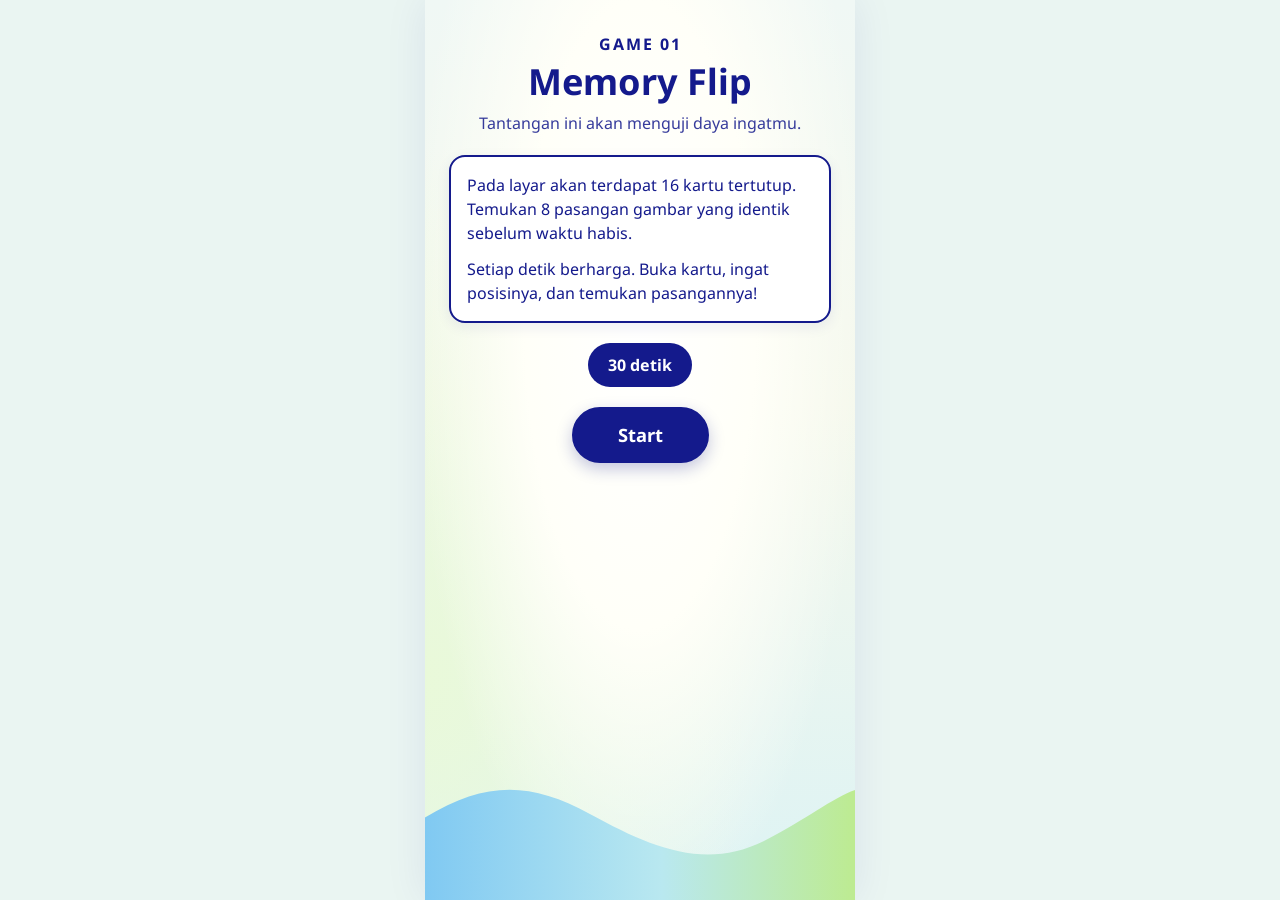
==== game-1/index.html @ fb1baf59 "Initial commit: Game Entrasol (landing page dan Memory Flip)" ====
<!doctype html>
<html lang="id">
<head>
  <meta charset="UTF-8">
  <meta name="viewport" content="width=device-width, initial-scale=1.0">
  <title>Memory Flip - Game Entrasol</title>
  <link rel="stylesheet" href="../vendor/bootstrap/bootstrap.min.css">
  <link rel="stylesheet" href="../css/style.css">
</head>
<body>
  <main class="flip-page">

    <section id="introScreen" class="flip-intro">
      <p class="flip-eyebrow">GAME 01</p>
      <h1 class="flip-title">Memory Flip</h1>
      <p class="flip-subtitle">Tantangan ini akan menguji daya ingatmu.</p>
      <div class="flip-instruction">
        <p>Pada layar akan terdapat 16 kartu tertutup. Temukan 8 pasangan gambar yang identik sebelum waktu habis.</p>
        <p>Setiap detik berharga. Buka kartu, ingat posisinya, dan temukan pasangannya!</p>
      </div>
      <span class="flip-time-badge">30 detik</span>
      <button type="button" id="startBtn" class="btn btn-entrasol">Start</button>
    </section>

    <section id="gameScreen" class="flip-game" hidden>
      <h2 class="visually-hidden">Papan Permainan</h2>
      <div class="flip-hud">
        <span id="timerText" class="flip-timer" aria-live="off">30</span>
        <span class="flip-score">Skor: <span id="scoreText">0</span></span>
      </div>
      <div class="progress flip-progress" role="progressbar" aria-label="Sisa waktu" aria-valuemin="0" aria-valuemax="30" aria-valuenow="30">
        <div id="timerBar" class="progress-bar"></div>
      </div>
      <div id="board" class="flip-board"></div>
      <div id="summary" class="flip-summary" hidden role="status">
        <h3 class="flip-summary__title">Hasil Memory Flip</h3>
      </div>
    </section>

  </main>

  <script src="../vendor/bootstrap/bootstrap.bundle.min.js"></script>
  <script src="../js/storage.js"></script>
  <script src="../js/app.js"></script>
  <script src="game.js"></script>
</body>
</html>
---- css/style.css ----
/* Entrasol Game - style.css */

@font-face {
  font-family: 'Noto Sans';
  src: url('../fonts/NotoSans-Regular.woff2') format('woff2');
  font-weight: 400;
  font-style: normal;
  font-display: swap;
}

@font-face {
  font-family: 'Noto Sans';
  src: url('../fonts/NotoSans-Bold.woff2') format('woff2');
  font-weight: 700;
  font-style: normal;
  font-display: swap;
}

:root {
  --entrasol-white: #FFFFFF;
  --entrasol-green: #8BC34A;
  --entrasol-blue-light: #A7D8F0;
  --entrasol-blue-dark: #141A8C;
  --entrasol-gold: #E8B339;
  --body-bg: #EAF5F2;
  --app-max-width: 430px;
}

html, body { height: 100%; }

body {
  font-family: 'Noto Sans', system-ui, -apple-system, 'Segoe UI', sans-serif;
  color: var(--entrasol-blue-dark);
  background-color: var(--body-bg);
  font-size: 16px;
}

/* Container tampilan mobile: lebar maksimum 430px, tetap terlihat seperti mobile di desktop */
.home-hero {
  position: relative;
  overflow: hidden;
  width: 100%;
  max-width: var(--app-max-width);
  margin: 0 auto;
  min-height: 100vh;
  min-height: 100svh;
  display: flex;
  flex-direction: column;
  background:
    radial-gradient(ellipse at 50% 35%, #FFFFFF 0%, #FFFFF8 38%, transparent 75%),
    radial-gradient(ellipse at 0% 75%, #E9F9D9 0%, transparent 55%),
    linear-gradient(180deg, #F0F8F5 0%, #F5F8EC 45%, #DDF3F4 100%);
  box-shadow: 0 0 40px rgba(20, 26, 140, 0.08);
}

/* Background wave di dasar container */
.home-hero::after {
  content: '';
  position: absolute;
  left: 0;
  right: 0;
  bottom: 0;
  z-index: 0;
  pointer-events: none;
  aspect-ratio: 390 / 120;
  background: url('../assets/background-wave.svg') no-repeat bottom center / 100% 100%;
}

.hero-content { position: relative; z-index: 1; }

.brand-logo { max-width: 240px; width: 60%; height: auto; }
.footer-logo { width: 140px; max-width: 75%; height: auto; }

.game-title { font-size: 2rem; font-weight: 700; color: var(--entrasol-blue-dark); letter-spacing: 0.5px; }
.game-subtitle { font-size: 1rem; color: var(--entrasol-blue-dark); opacity: 0.85; }

.btn-entrasol {
  background-color: var(--entrasol-blue-dark);
  border: 2px solid var(--entrasol-blue-dark);
  color: var(--entrasol-white);
  font-weight: 700;
  font-size: 1.15rem;
  padding: 0.75rem 2.75rem;
  border-radius: 50rem;
  min-height: 48px;
  min-width: 48px;
  transition: transform 0.15s ease, box-shadow 0.15s ease, background-color 0.15s ease;
  box-shadow: 0 6px 16px rgba(20, 26, 140, 0.25);
}

.btn-entrasol:hover, .btn-entrasol:focus {
  background-color: #0f1570;
  border-color: #0f1570;
  color: var(--entrasol-white);
  transform: translateY(-2px);
  box-shadow: 0 10px 22px rgba(20, 26, 140, 0.35);
}

.btn-entrasol:active { transform: translateY(0); }

/* Daftar game - tiap item kartu putih: ikon (30% lebar) | separator | nomor | nama (rata kiri) */
.game-list {
  display: flex;
  flex-direction: column;
  gap: 0.75rem;
  margin: 0 auto;
  padding: 0;
}
.game-item {
  display: flex;
  align-items: center;
  gap: 0.6rem;
  height: 90px;
  padding: 0.4rem 0.75rem 0.4rem 0.4rem;
  background-color: var(--entrasol-white);
  border-radius: 1rem;
  border: 2px solid transparent;
  box-shadow: 0 4px 14px rgba(20, 26, 140, 0.08);
}
.game-item--flip { border-color: var(--entrasol-blue-dark); }
.game-item--recall { border-color: var(--entrasol-green); }
.game-item--memorize { border-color: var(--entrasol-blue-light); }
.game-item__icon {
  flex: 0 0 30%;
  width: 30%;
  align-self: stretch;
  min-height: 0;
  object-fit: contain;
}
.game-item__sep {
  flex: 0 0 auto;
  width: 3px;
  height: 2.2rem;
  border-radius: 50rem;
}
.game-item__sep--flip { background-color: var(--entrasol-blue-dark); }
.game-item__sep--recall { background-color: var(--entrasol-green); }
.game-item__sep--memorize { background-color: var(--entrasol-blue-light); }
.game-item__num {
  flex: 0 0 auto;
  display: inline-flex;
  align-items: center;
  justify-content: center;
  min-width: 2.2rem;
  height: 1.6rem;
  padding: 0 0.5rem;
  border-radius: 50rem;
  font-size: 0.8rem;
  font-weight: 700;
  color: var(--entrasol-white);
}
.game-item__num--flip { background-color: var(--entrasol-blue-dark); }
.game-item__num--recall { background-color: var(--entrasol-green); }
.game-item__num--memorize { background-color: var(--entrasol-blue-light); color: var(--entrasol-blue-dark); }
.game-item__name {
  text-align: left;
  font-weight: 700;
  color: var(--entrasol-blue-dark);
  font-size: 1.05rem;
  line-height: 1.25;
}


/* ==========================================================================
   Memory Flip (game-1) - semua kelas berprefix .flip-
   ========================================================================== */

.flip-page {
  position: relative;
  overflow: hidden;
  width: 100%;
  max-width: var(--app-max-width);
  margin: 0 auto;
  min-height: 100vh;
  min-height: 100svh;
  display: flex;
  flex-direction: column;
  padding: 1.5rem 1rem 6rem;
  background:
    radial-gradient(ellipse at 50% 35%, #FFFFFF 0%, #FFFFF8 38%, transparent 75%),
    radial-gradient(ellipse at 0% 75%, #E9F9D9 0%, transparent 55%),
    linear-gradient(180deg, #F0F8F5 0%, #F5F8EC 45%, #DDF3F4 100%);
  box-shadow: 0 0 40px rgba(20, 26, 140, 0.08);
}

.flip-page::after {
  content: '';
  position: absolute;
  left: 0;
  right: 0;
  bottom: 0;
  z-index: 0;
  pointer-events: none;
  aspect-ratio: 390 / 120;
  background: url('../assets/background-wave.svg') no-repeat bottom center / 100% 100%;
}

.flip-intro,
.flip-game {
  position: relative;
  z-index: 1;
  display: flex;
  flex-direction: column;
  align-items: center;
  text-align: center;
  width: 100%;
}

.flip-intro[hidden],
.flip-game[hidden],
.flip-summary[hidden] { display: none; }

.flip-eyebrow {
  margin: 0 0 0.25rem;
  font-size: 1rem;
  font-weight: 700;
  letter-spacing: 2px;
  color: var(--entrasol-blue-dark);
}

.flip-title {
  margin: 0 0 0.5rem;
  font-size: 2rem;
  font-weight: 700;
  color: var(--entrasol-blue-dark);
}

.flip-subtitle {
  margin: 0 0 1.25rem;
  font-size: 1rem;
  color: var(--entrasol-blue-dark);
  opacity: 0.85;
}

.flip-instruction {
  width: 100%;
  margin-bottom: 1.25rem;
  padding: 1rem;
  text-align: left;
  font-size: 1rem;
  line-height: 1.5;
  color: var(--entrasol-blue-dark);
  background-color: var(--entrasol-white);
  border: 2px solid var(--entrasol-blue-dark);
  border-radius: 1rem;
  box-shadow: 0 4px 14px rgba(20, 26, 140, 0.08);
}
.flip-instruction p { margin: 0 0 0.75rem; }
.flip-instruction p:last-child { margin-bottom: 0; }

.flip-time-badge {
  display: inline-flex;
  align-items: center;
  justify-content: center;
  min-height: 44px;
  margin-bottom: 1.25rem;
  padding: 0.25rem 1.25rem;
  font-size: 1rem;
  font-weight: 700;
  color: var(--entrasol-white);
  background-color: var(--entrasol-blue-dark);
  border-radius: 50rem;
}

/* HUD: timer + skor */
.flip-hud {
  display: flex;
  align-items: center;
  justify-content: space-between;
  width: min(100%, calc(4 * 100px + 3 * 8px));
  margin-bottom: 0.5rem;
  font-size: 1.15rem;
  font-weight: 700;
  color: var(--entrasol-blue-dark);
}

.flip-timer {
  display: inline-flex;
  align-items: center;
  justify-content: center;
  min-width: 3rem;
  min-height: 44px;
  padding: 0 0.9rem;
  font-size: 1.5rem;
  font-weight: 700;
  color: var(--entrasol-blue-dark);
  background-color: var(--entrasol-white);
  border: 2px solid var(--entrasol-blue-dark);
  border-radius: 50rem;
  transition: color 0.2s ease, border-color 0.2s ease;
}

.flip-timer--warning {
  color: #D32F2F;
  border-color: #D32F2F;
}

.flip-score { font-size: 1.15rem; }

.flip-progress {
  width: min(100%, calc(4 * 100px + 3 * 8px));
  height: 10px;
  margin-bottom: 1rem;
  background-color: rgba(20, 26, 140, 0.12);
  border-radius: 50rem;
}
.flip-progress .progress-bar {
  width: 100%;
  background-color: var(--entrasol-blue-dark);
  transition: width 1s linear, background-color 0.2s ease;
}

/* Papan 4x4 */
.flip-board {
  display: grid;
  grid-template-columns: repeat(4, minmax(0, 1fr));
  gap: 8px;
  width: min(100%, calc(4 * 100px + 3 * 8px));
  margin: 0 auto;
}

.flip-card {
  position: relative;
  display: block;
  aspect-ratio: 1 / 1;
  width: 100%;
  min-width: 44px;
  min-height: 44px;
  padding: 0;
  border: 0;
  background: none;
  border-radius: 12px;
  box-shadow: 0 3px 8px rgba(20, 26, 140, 0.18);
  perspective: 600px;
  cursor: pointer;
  -webkit-tap-highlight-color: transparent;
}

.flip-card:focus-visible {
  outline: 3px solid var(--entrasol-blue-dark);
  outline-offset: 2px;
}

.flip-card__inner {
  position: relative;
  display: block;
  width: 100%;
  height: 100%;
  border-radius: inherit;
  transform-style: preserve-3d;
  transition: transform 0.3s;
}

.flip-card.is-open .flip-card__inner { transform: rotateY(180deg); }

.flip-card__face {
  position: absolute;
  inset: 0;
  width: 100%;
  height: 100%;
  object-fit: cover;
  border-radius: inherit;
  backface-visibility: hidden;
  -webkit-backface-visibility: hidden;
}

.flip-card__front { transform: rotateY(180deg); }

.flip-card--matched {
  box-shadow: 0 0 0 3px var(--entrasol-green), 0 3px 10px rgba(139, 195, 74, 0.55);
}

/* Ringkasan akhir */
.flip-summary {
  width: min(100%, calc(4 * 100px + 3 * 8px));
  margin-top: 1rem;
  padding: 1rem;
  font-size: 1rem;
  line-height: 1.5;
  color: var(--entrasol-blue-dark);
  background-color: var(--entrasol-white);
  border: 2px solid var(--entrasol-green);
  border-radius: 1rem;
  box-shadow: 0 4px 14px rgba(20, 26, 140, 0.08);
}
.flip-summary h3 { margin: 0 0 0.25rem; font-size: 1.25rem; font-weight: 700; }
.flip-summary p { margin: 0; }

@media (min-width: 576px) {
  .flip-page { padding: 2rem 1.5rem 7rem; }
  .flip-title { font-size: 2.25rem; }
}
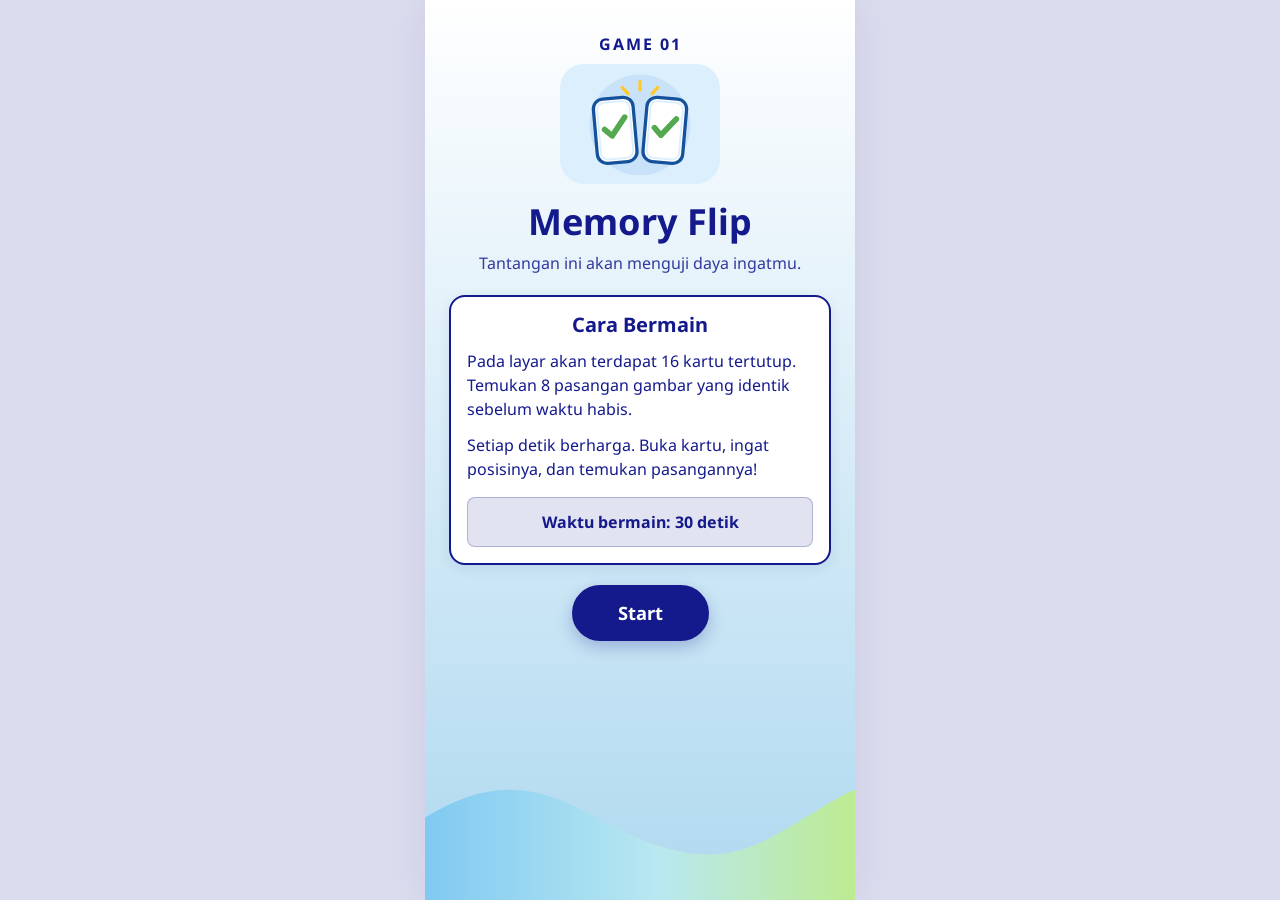
==== commit 878da161: "Update Memory Flip, landing page, storage, styles, dan audio" ====
--- a/game-1/index.html
+++ b/game-1/index.html
@@ -1,4 +1,4 @@
-<!doctype html>
+﻿<!doctype html>
 <html lang="id">
 <head>
   <meta charset="UTF-8">
@@ -7,23 +7,25 @@
   <link rel="stylesheet" href="../vendor/bootstrap/bootstrap.min.css">
   <link rel="stylesheet" href="../css/style.css">
 </head>
-<body>
+<body class="flip-body">
   <main class="flip-page">
 
     <section id="introScreen" class="flip-intro">
       <p class="flip-eyebrow">GAME 01</p>
+      <img class="flip-icon" src="../assets/icon-game-1.svg" alt="Ikon game Memory Flip">
       <h1 class="flip-title">Memory Flip</h1>
       <p class="flip-subtitle">Tantangan ini akan menguji daya ingatmu.</p>
       <div class="flip-instruction">
+        <h2 class="flip-instruction__title">Cara Bermain</h2>
         <p>Pada layar akan terdapat 16 kartu tertutup. Temukan 8 pasangan gambar yang identik sebelum waktu habis.</p>
         <p>Setiap detik berharga. Buka kartu, ingat posisinya, dan temukan pasangannya!</p>
+        <div class="alert flip-time-alert" role="note">Waktu bermain: 30 detik</div>
       </div>
-      <span class="flip-time-badge">30 detik</span>
       <button type="button" id="startBtn" class="btn btn-entrasol">Start</button>
     </section>
 
     <section id="gameScreen" class="flip-game" hidden>
-      <h2 class="visually-hidden">Papan Permainan</h2>
+      <h2 class="flip-game-title">Memory Flip</h2>
       <div class="flip-hud">
         <span id="timerText" class="flip-timer" aria-live="off">30</span>
         <span class="flip-score">Skor: <span id="scoreText">0</span></span>
@@ -32,9 +34,16 @@
         <div id="timerBar" class="progress-bar"></div>
       </div>
       <div id="board" class="flip-board"></div>
-      <div id="summary" class="flip-summary" hidden role="status">
-        <h3 class="flip-summary__title">Hasil Memory Flip</h3>
-      </div>
+    </section>
+
+    <section id="resultScreen" class="flip-result" hidden>
+      <h2 class="flip-result__title">Memory Flip</h2>
+      <p class="flip-result__score">
+        <span id="resultScore" class="flip-result__number">0</span>
+        <span class="flip-result__unit">point</span>
+        <span class="flip-result__max">dari 40</span>
+      </p>
+      <button type="button" id="continueBtn" class="btn btn-entrasol">Lanjutkan</button>
     </section>
 
   </main>
--- a/css/style.css
+++ b/css/style.css
@@ -1,4 +1,4 @@
-/* Entrasol Game - style.css */
+﻿/* Entrasol Game - style.css */
 
 @font-face {
   font-family: 'Noto Sans';
@@ -165,6 +165,8 @@
    Memory Flip (game-1) - semua kelas berprefix .flip-
    ========================================================================== */
 
+body.flip-body { background-color: rgba(20, 26, 140, 0.15); }
+
 .flip-page {
   position: relative;
   overflow: hidden;
@@ -176,10 +178,7 @@
   display: flex;
   flex-direction: column;
   padding: 1.5rem 1rem 6rem;
-  background:
-    radial-gradient(ellipse at 50% 35%, #FFFFFF 0%, #FFFFF8 38%, transparent 75%),
-    radial-gradient(ellipse at 0% 75%, #E9F9D9 0%, transparent 55%),
-    linear-gradient(180deg, #F0F8F5 0%, #F5F8EC 45%, #DDF3F4 100%);
+  background: linear-gradient(180deg, #FFFFFF 0%, rgba(167, 216, 240, 0.85) 100%);
   box-shadow: 0 0 40px rgba(20, 26, 140, 0.08);
 }
 
@@ -208,7 +207,21 @@
 
 .flip-intro[hidden],
 .flip-game[hidden],
-.flip-summary[hidden] { display: none; }
+.flip-result[hidden] { display: none; }
+
+/* Layar permainan: judul, HUD, progress bar, papan */
+.flip-game {
+  min-width: 0;
+  padding: 1rem 0.75rem 1.5rem;
+}
+
+.flip-game-title {
+  margin: 0 0 0.75rem;
+  font-size: 1.5rem;
+  font-weight: 700;
+  text-align: center;
+  color: var(--entrasol-blue-dark);
+}
 
 .flip-eyebrow {
   margin: 0 0 0.25rem;
@@ -248,18 +261,34 @@
 .flip-instruction p { margin: 0 0 0.75rem; }
 .flip-instruction p:last-child { margin-bottom: 0; }
 
-.flip-time-badge {
-  display: inline-flex;
-  align-items: center;
-  justify-content: center;
-  min-height: 44px;
-  margin-bottom: 1.25rem;
-  padding: 0.25rem 1.25rem;
+.flip-icon {
+  display: block;
+  width: 160px;
+  max-width: 60%;
+  height: auto;
+  margin: 0.25rem 0 1rem;
+  border-radius: 1rem;
+}
+
+.flip-instruction__title {
+  margin: 0 0 0.75rem;
+  text-align: center;
+  font-size: 1.25rem;
+  font-weight: 700;
+  color: var(--entrasol-blue-dark);
+}
+
+.flip-time-alert {
+  width: 100%;
+  margin: 1rem 0 0;
+  padding: 0.75rem 1rem;
+  text-align: center;
   font-size: 1rem;
   font-weight: 700;
-  color: var(--entrasol-white);
-  background-color: var(--entrasol-blue-dark);
-  border-radius: 50rem;
+  color: var(--entrasol-blue-dark);
+  background-color: rgba(20, 26, 140, 0.12);
+  border: 1px solid rgba(20, 26, 140, 0.25);
+  border-radius: 0.5rem;
 }
 
 /* HUD: timer + skor */
@@ -370,21 +399,50 @@
   box-shadow: 0 0 0 3px var(--entrasol-green), 0 3px 10px rgba(139, 195, 74, 0.55);
 }
 
-/* Ringkasan akhir */
-.flip-summary {
-  width: min(100%, calc(4 * 100px + 3 * 8px));
-  margin-top: 1rem;
-  padding: 1rem;
-  font-size: 1rem;
-  line-height: 1.5;
-  color: var(--entrasol-blue-dark);
-  background-color: var(--entrasol-white);
-  border: 2px solid var(--entrasol-green);
-  border-radius: 1rem;
-  box-shadow: 0 4px 14px rgba(20, 26, 140, 0.08);
-}
-.flip-summary h3 { margin: 0 0 0.25rem; font-size: 1.25rem; font-weight: 700; }
-.flip-summary p { margin: 0; }
+/* Layar hasil */
+.flip-result {
+  position: relative;
+  z-index: 1;
+  display: flex;
+  flex-direction: column;
+  align-items: center;
+  justify-content: center;
+  gap: 1rem;
+  width: 100%;
+  min-width: 0;
+  min-height: 60vh;
+  min-height: 60svh;
+  padding: 2rem 1rem;
+  text-align: center;
+  color: var(--entrasol-blue-dark);
+}
+.flip-result[hidden] { display: none; }
+
+.flip-result__title {
+  margin: 0;
+  font-size: 1.5rem;
+  font-weight: 700;
+}
+
+.flip-result__score {
+  display: flex;
+  flex-direction: column;
+  align-items: center;
+  margin: 0;
+}
+
+.flip-result__number {
+  font-size: 4.5rem;
+  font-weight: 700;
+  line-height: 1;
+  color: var(--entrasol-blue-dark);
+}
+
+.flip-result__unit,
+.flip-result__max {
+  font-size: 1.125rem;
+  color: var(--entrasol-blue-dark);
+}
 
 @media (min-width: 576px) {
   .flip-page { padding: 2rem 1.5rem 7rem; }
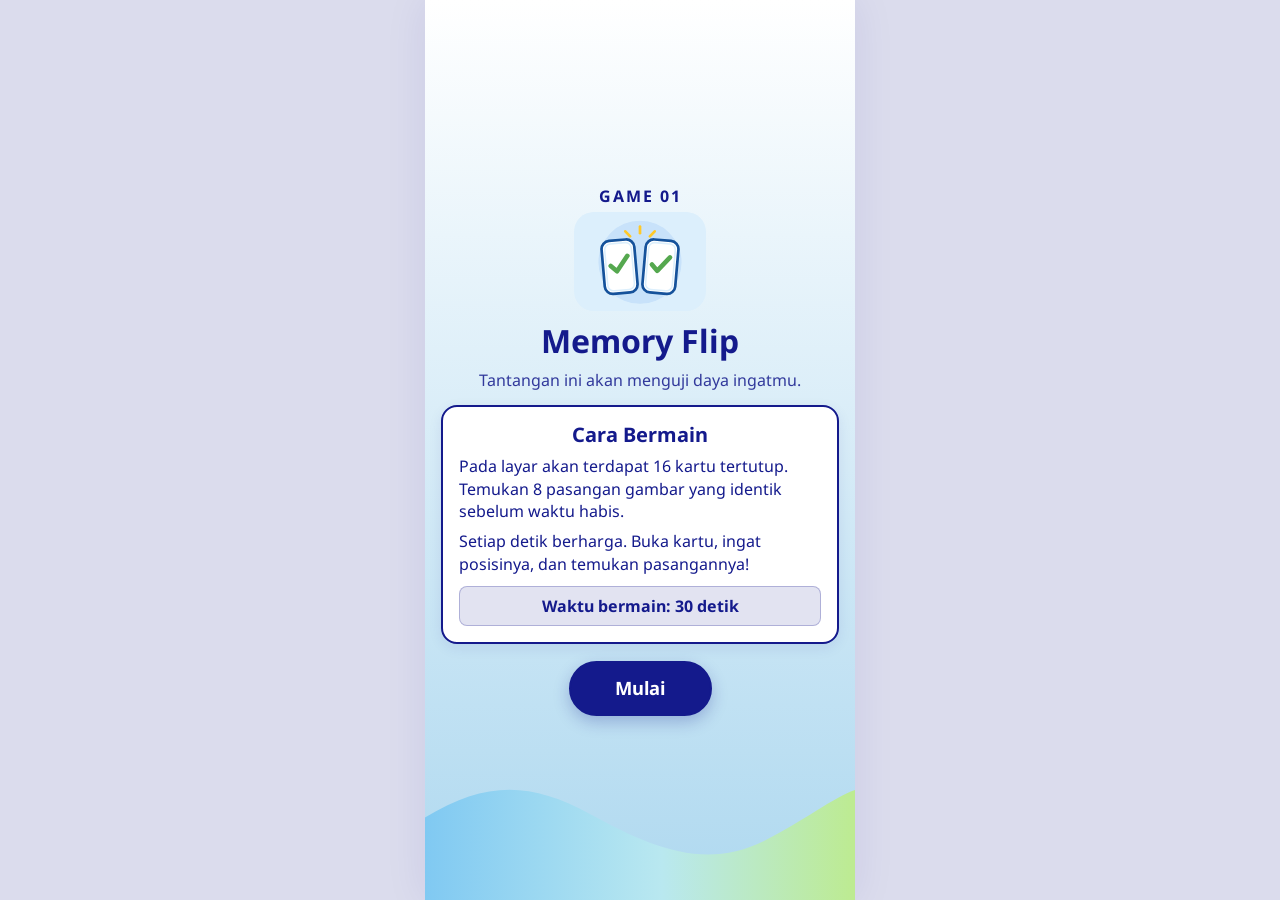
==== commit b4c9f7d1: "Tambah game 2 (Memory Recall), update game 1, aset kartu, dan storage" ====
--- a/game-1/index.html
+++ b/game-1/index.html
@@ -21,7 +21,12 @@
         <p>Setiap detik berharga. Buka kartu, ingat posisinya, dan temukan pasangannya!</p>
         <div class="alert flip-time-alert" role="note">Waktu bermain: 30 detik</div>
       </div>
-      <button type="button" id="startBtn" class="btn btn-entrasol">Start</button>
+      <button type="button" id="startBtn" class="btn btn-entrasol">Mulai</button>
+    </section>
+
+    <section id="countdownScreen" class="flip-countdown" hidden>
+      <p class="flip-countdown__label">Bersiap...</p>
+      <div id="countdownNumber" class="flip-countdown__number" role="status" aria-live="assertive">3</div>
     </section>
 
     <section id="gameScreen" class="flip-game" hidden>
--- a/css/style.css
+++ b/css/style.css
@@ -209,6 +209,40 @@
 .flip-game[hidden],
 .flip-result[hidden] { display: none; }
 
+/* Layar hitung mundur 3-2-1: overlay di depan Game_Screen (papan tertutup terlihat samar) */
+.flip-countdown {
+  position: absolute;
+  inset: 0;
+  z-index: 10;
+  display: flex;
+  flex-direction: column;
+  align-items: center;
+  justify-content: center;
+  background: rgba(255, 255, 255, 0.85);
+  text-align: center;
+}
+.flip-countdown[hidden] { display: none; }
+.flip-countdown__label {
+  margin: 0 0 0.5rem;
+  font-size: 1.125rem;
+  font-weight: 700;
+  color: var(--entrasol-blue-dark);
+}
+.flip-countdown__number {
+  font-size: 8rem;
+  font-weight: 700;
+  line-height: 1;
+  color: var(--entrasol-blue-dark);
+  animation: flip-countdown-pulse 1s ease-in-out infinite;
+}
+@keyframes flip-countdown-pulse {
+  0%, 100% { transform: scale(1); }
+  50% { transform: scale(1.08); }
+}
+@media (prefers-reduced-motion: reduce) {
+  .flip-countdown__number { animation: none; }
+}
+
 /* Layar permainan: judul, HUD, progress bar, papan */
 .flip-game {
   min-width: 0;
@@ -391,6 +425,7 @@
   border-radius: inherit;
   backface-visibility: hidden;
   -webkit-backface-visibility: hidden;
+  border:1px solid var(--entrasol-blue-light);
 }
 
 .flip-card__front { transform: rotateY(180deg); }
@@ -448,3 +483,559 @@
   .flip-page { padding: 2rem 1.5rem 7rem; }
   .flip-title { font-size: 2.25rem; }
 }
+
+/* ==========================================================================
+   Memory Recall (game-2) - semua kelas berprefix .recall- (tema hijau muda)
+   ========================================================================== */
+
+body.recall-body { background-color: rgba(139, 195, 74, 0.2); }
+
+.recall-page {
+  position: relative;
+  overflow: hidden;
+  width: 100%;
+  max-width: var(--app-max-width);
+  margin: 0 auto;
+  min-height: 100vh;
+  min-height: 100svh;
+  display: flex;
+  flex-direction: column;
+  padding: 1.5rem 1rem 6rem;
+  background: linear-gradient(180deg, #FFFFFF 0%, rgba(139, 195, 74, 0.45) 100%);
+  box-shadow: 0 0 40px rgba(20, 26, 140, 0.08);
+}
+
+.recall-page::after {
+  content: '';
+  position: absolute;
+  left: 0;
+  right: 0;
+  bottom: 0;
+  z-index: 0;
+  pointer-events: none;
+  aspect-ratio: 390 / 120;
+  background: url('../assets/background-wave.svg') no-repeat bottom center / 100% 100%;
+}
+
+.recall-intro,
+.recall-game,
+.recall-result {
+  position: relative;
+  z-index: 1;
+  display: flex;
+  flex-direction: column;
+  align-items: center;
+  text-align: center;
+  width: 100%;
+  min-width: 0;
+  color: var(--entrasol-blue-dark);
+}
+
+.recall-intro[hidden],
+.recall-game[hidden],
+.recall-result[hidden],
+.recall-countdown[hidden] { display: none; }
+
+/* Intro */
+.recall-eyebrow {
+  margin: 0 0 0.25rem;
+  font-size: 1rem;
+  font-weight: 700;
+  letter-spacing: 2px;
+  color: var(--entrasol-blue-dark);
+}
+
+.recall-icon {
+  display: block;
+  width: 160px;
+  max-width: 60%;
+  height: auto;
+  margin: 0.25rem 0 1rem;
+  border-radius: 1rem;
+}
+
+.recall-title {
+  margin: 0 0 0.5rem;
+  font-size: 2rem;
+  font-weight: 700;
+  color: var(--entrasol-blue-dark);
+}
+
+.recall-subtitle {
+  margin: 0 0 1.25rem;
+  font-size: 1rem;
+  color: var(--entrasol-blue-dark);
+  opacity: 0.85;
+}
+
+.recall-instruction {
+  width: 100%;
+  margin-bottom: 1.25rem;
+  padding: 1rem;
+  text-align: left;
+  font-size: 1rem;
+  line-height: 1.5;
+  color: var(--entrasol-blue-dark);
+  background-color: var(--entrasol-white);
+  border: 2px solid var(--entrasol-green);
+  border-radius: 1rem;
+  box-shadow: 0 4px 14px rgba(20, 26, 140, 0.08);
+}
+.recall-instruction p { margin: 0 0 0.75rem; }
+.recall-instruction p:last-child { margin-bottom: 0; }
+
+.recall-time-alert {
+  display: flex;
+  flex-direction: column;
+  gap: 0.25rem;
+  width: 100%;
+  margin: 1rem 0 0;
+  padding: 0.75rem 1rem;
+  text-align: center;
+  font-size: 1rem;
+  font-weight: 700;
+  color: var(--entrasol-blue-dark);
+  background-color: rgba(139, 195, 74, 0.2);
+  border: 1px solid rgba(139, 195, 74, 0.6);
+  border-radius: 0.5rem;
+}
+
+/* Countdown 3-2-1: overlay di depan Game_Screen */
+.recall-countdown {
+  position: absolute;
+  inset: 0;
+  z-index: 10;
+  display: flex;
+  flex-direction: column;
+  align-items: center;
+  justify-content: center;
+  background: rgba(255, 255, 255, 0.85);
+  text-align: center;
+}
+.recall-countdown__label {
+  margin: 0 0 0.5rem;
+  font-size: 1.125rem;
+  font-weight: 700;
+  color: var(--entrasol-blue-dark);
+}
+.recall-countdown__number {
+  font-size: 8rem;
+  font-weight: 700;
+  line-height: 1;
+  color: var(--entrasol-blue-dark);
+  animation: recall-countdown-pulse 1s ease-in-out infinite;
+}
+@keyframes recall-countdown-pulse {
+  0%, 100% { transform: scale(1); }
+  50% { transform: scale(1.08); }
+}
+@media (prefers-reduced-motion: reduce) {
+  .recall-countdown__number { animation: none; }
+}
+
+/* Game */
+.recall-game {
+  --recall-img: min(calc(50% - 8px), 280px);
+  --recall-opt: min(55%, 190px);
+  gap: 0.5rem;
+  padding: 1rem 0.75rem 1.5rem;
+}
+
+.recall-game-title {
+  margin: 0;
+  font-size: 1.5rem;
+  font-weight: 700;
+  color: var(--entrasol-blue-dark);
+}
+
+.recall-badge {
+  display: inline-block;
+  padding: 0.25rem 1rem;
+  font-size: 1rem;
+  font-weight: 700;
+  border-radius: 50rem;
+}
+.recall-badge--memorize {
+  color: var(--entrasol-blue-dark);
+  background-color: var(--entrasol-blue-light);
+}
+.recall-badge--answer {
+  color: var(--entrasol-white);
+  background-color: var(--entrasol-blue-dark);
+}
+
+.recall-timer {
+  display: inline-flex;
+  align-items: center;
+  justify-content: center;
+  min-width: 3rem;
+  min-height: 44px;
+  padding: 0 0.9rem;
+  font-size: 1.5rem;
+  font-weight: 700;
+  color: var(--entrasol-blue-dark);
+  background-color: var(--entrasol-white);
+  border: 2px solid var(--entrasol-blue-dark);
+  border-radius: 50rem;
+  transition: color 0.2s ease, border-color 0.2s ease;
+}
+.recall-timer--warning {
+  color: #D32F2F;
+  border-color: #D32F2F;
+}
+
+.recall-progress {
+  width: min(100%, 280px);
+  height: 10px;
+  background-color: rgba(139, 195, 74, 0.25);
+  border-radius: 50rem;
+}
+.recall-progress .progress-bar {
+  background-color: var(--entrasol-blue-dark);
+  transition: width 1s linear, background-color 0.2s ease;
+}
+
+.recall-prompt {
+  margin: 0;
+  font-size: 1rem;
+  font-weight: 700;
+  color: var(--entrasol-blue-dark);
+}
+
+/* Gambar */
+.recall-stage {
+  display: flex;
+  flex-direction: column;
+  align-items: center;
+  width: 100%;
+}
+
+.recall-frame,
+.recall-option {
+  display: block;
+  box-sizing: border-box;
+  width: var(--recall-img);
+  min-width: 44px;
+  min-height: 44px;
+  aspect-ratio: 1 / 1;
+  margin: 4px;
+  padding: 0;
+  overflow: hidden;
+  background-color: var(--entrasol-white);
+  border: 3px solid var(--entrasol-green);
+  border-radius: 12px;
+  box-shadow: 0 3px 8px rgba(20, 26, 140, 0.18);
+}
+.recall-frame--empty { background-color: rgba(255, 255, 255, 0.6); }
+
+.recall-option {
+  width: var(--recall-opt, var(--recall-img));
+  cursor: pointer;
+  -webkit-tap-highlight-color: transparent;
+}
+.recall-option:focus-visible {
+  outline: 3px solid var(--entrasol-blue-dark);
+  outline-offset: 2px;
+}
+
+.recall-img {
+  display: block;
+  width: 100%;
+  height: 100%;
+  object-fit: cover;
+}
+
+.recall-pyramid {
+  display: flex;
+  flex-direction: column;
+  align-items: center;
+  width: 100%;
+}
+.recall-row {
+  display: flex;
+  justify-content: center;
+  align-items: center;
+  width: 100%;
+}
+
+/* Layar hasil */
+.recall-result {
+  justify-content: center;
+  gap: 1rem;
+  min-height: 60vh;
+  min-height: 60svh;
+  padding: 2rem 1rem;
+}
+
+.recall-result__title {
+  margin: 0;
+  font-size: 1.5rem;
+  font-weight: 700;
+}
+
+.recall-result__icon {
+  display: block;
+  width: 96px;
+  max-width: 40%;
+  height: auto;
+}
+
+.recall-result__score {
+  display: flex;
+  flex-direction: column;
+  align-items: center;
+  margin: 0;
+}
+
+.recall-result__number {
+  font-size: 4.5rem;
+  font-weight: 700;
+  line-height: 1;
+  color: var(--entrasol-blue-dark);
+}
+
+.recall-result__unit,
+.recall-result__max {
+  font-size: 1.125rem;
+  color: var(--entrasol-blue-dark);
+}
+
+@media (min-width: 576px) {
+  .recall-page { padding: 2rem 1.5rem 7rem; }
+  .recall-title { font-size: 2.25rem; }
+}
+
+/* ==========================================================================
+   Spasi halaman utama (menggantikan utility Bootstrap agar bisa diatur per tinggi layar)
+   ========================================================================== */
+.hero-content {
+  flex: 1 1 auto;
+  display: flex;
+  flex-direction: column;
+  justify-content: center;
+  align-items: center;
+  text-align: center;
+  padding: 3rem 1rem;
+}
+.brand-logo { margin-bottom: 1.5rem; object-fit: contain; }
+.game-title { margin: 0 0 0.5rem; }
+.game-subtitle { margin: 0 0 1.5rem; }
+.game-list { width: 100%; margin: 0 auto 1.5rem; }
+.hero-start { margin-bottom: 1.5rem; }
+.hero-footer { display: flex; flex-direction: column; align-items: center; margin-top: 0.5rem; }
+.hero-footer__label { margin-bottom: 0.5rem; font-size: 0.875rem; color: var(--bs-secondary-color, #6c757d); }
+
+/* ==========================================================================
+   Fit-to-viewport: tinggi layar >= 550px tidak ada scroll vertikal (memakai dvh).
+   Di bawah 550px, halaman tetap boleh scroll vertikal seperti biasa.
+   --dvh = 1dvh, fallback 1vh untuk browser yang belum mendukung dvh.
+   ========================================================================== */
+:root { --dvh: 1vh; }
+@supports (height: 100dvh) {
+  :root { --dvh: 1dvh; }
+}
+
+@media (min-height: 550px) {
+  html, body { height: 100%; overflow: hidden; }
+
+  /* Container setinggi layar. overflow-y: auto hanya jaring pengaman untuk layar sangat sempit. */
+  .home-hero,
+  .flip-page {
+    height: calc(100 * var(--dvh));
+    min-height: 0;
+    overflow-x: hidden;
+    overflow-y: auto;
+  }
+
+  .btn-entrasol {
+    padding-top: clamp(0.45rem, calc(1.3 * var(--dvh)), 0.75rem);
+    padding-bottom: clamp(0.45rem, calc(1.3 * var(--dvh)), 0.75rem);
+  }
+
+  /* ---- Halaman utama (index) ---- */
+  .hero-content {
+    justify-content: center;
+    justify-content: safe center;
+    padding: calc(2 * var(--dvh)) 1rem;
+  }
+  .brand-logo {
+    width: auto;
+    max-width: 100%;
+    height: clamp(52px, calc(10.5 * var(--dvh)), 110px);
+    margin-bottom: calc(1.2 * var(--dvh));
+  }
+  .game-title {
+    font-size: clamp(1.375rem, calc(4.2 * var(--dvh)), 2rem);
+    margin-bottom: calc(0.8 * var(--dvh));
+  }
+  .game-subtitle {
+    font-size: clamp(0.8125rem, calc(2.1 * var(--dvh)), 1rem);
+    line-height: 1.35;
+    margin-bottom: calc(1.8 * var(--dvh));
+  }
+  .game-list {
+    gap: clamp(6px, calc(1.4 * var(--dvh)), 12px);
+    margin-bottom: calc(1.8 * var(--dvh));
+  }
+  .game-item { height: clamp(56px, calc(11.5 * var(--dvh)), 90px); }
+  .game-item__name { font-size: clamp(0.9rem, calc(2.4 * var(--dvh)), 1.05rem); }
+  .hero-start { margin-bottom: calc(1.8 * var(--dvh)); }
+  .hero-footer { margin-top: 0; }
+  .hero-footer__label { margin-bottom: calc(0.6 * var(--dvh)); font-size: 0.75rem; }
+  .footer-logo {
+    width: auto;
+    max-width: 75%;
+    height: clamp(30px, calc(6.5 * var(--dvh)), 68px);
+  }
+
+  /* ---- Game 1 (Memory Flip): tiga layar berbagi tinggi yang sama ---- */
+  .flip-page { padding: calc(2 * var(--dvh)) 1rem; }
+  .flip-intro,
+  .flip-game,
+  .flip-result {
+    flex: 1 1 auto;
+    min-height: 0;
+    justify-content: center;
+    justify-content: safe center;
+  }
+
+  /* Countdown */
+  .flip-countdown__number { font-size: clamp(5rem, calc(20 * var(--dvh)), 8rem); }
+
+  /* Intro */
+  .flip-eyebrow { font-size: clamp(0.8125rem, calc(2 * var(--dvh)), 1rem); }
+  .flip-icon {
+    width: auto;
+    max-width: 60%;
+    height: clamp(48px, calc(11 * var(--dvh)), 120px);
+    margin: 0 0 calc(1.2 * var(--dvh));
+    object-fit: contain;
+  }
+  .flip-title {
+    font-size: clamp(1.375rem, calc(4.2 * var(--dvh)), 2rem);
+    margin-bottom: calc(0.8 * var(--dvh));
+  }
+  .flip-subtitle {
+    font-size: clamp(0.8125rem, calc(2.1 * var(--dvh)), 1rem);
+    margin-bottom: calc(1.5 * var(--dvh));
+  }
+  .flip-instruction {
+    margin-bottom: calc(1.8 * var(--dvh));
+    padding: clamp(0.6rem, calc(1.8 * var(--dvh)), 1rem);
+    font-size: clamp(0.8125rem, calc(2 * var(--dvh)), 1rem);
+    line-height: 1.4;
+  }
+  .flip-instruction p { margin-bottom: 0.5rem; }
+  .flip-instruction__title {
+    font-size: clamp(1rem, calc(2.8 * var(--dvh)), 1.25rem);
+    margin-bottom: 0.5rem;
+  }
+  .flip-time-alert {
+    margin-top: calc(1.2 * var(--dvh));
+    padding: 0.5rem 0.75rem;
+    font-size: clamp(0.8125rem, calc(2 * var(--dvh)), 1rem);
+  }
+
+  /* Permainan: lebar papan dibatasi tinggi layar supaya papan 4x4 + HUD selalu muat */
+  .flip-game {
+    --flip-board-w: min(100%, 424px, calc(100 * var(--dvh) - 160px));
+    padding: 0 0.75rem;
+  }
+  .flip-game-title {
+    font-size: clamp(1.2rem, calc(3.4 * var(--dvh)), 1.5rem);
+    margin-bottom: calc(1 * var(--dvh));
+  }
+  .flip-hud { width: var(--flip-board-w); margin-bottom: calc(0.8 * var(--dvh)); }
+  .flip-timer { min-height: clamp(36px, calc(6 * var(--dvh)), 44px); }
+  .flip-progress { width: var(--flip-board-w); margin-bottom: calc(1.4 * var(--dvh)); }
+  .flip-board { width: var(--flip-board-w); }
+
+  /* Hasil */
+  .flip-result { gap: calc(2 * var(--dvh)); padding: 0 1rem; }
+  .flip-result__number { font-size: clamp(3rem, calc(10 * var(--dvh)), 4.5rem); }
+
+  /* ---- Game 2 (Memory Recall): tiga layar berbagi tinggi yang sama ---- */
+  .recall-page {
+    height: calc(100 * var(--dvh));
+    min-height: 0;
+    overflow-x: hidden;
+    overflow-y: auto;
+    padding: calc(2 * var(--dvh)) 1rem;
+  }
+  .recall-intro,
+  .recall-game,
+  .recall-result {
+    flex: 1 1 auto;
+    min-height: 0;
+    justify-content: center;
+    justify-content: safe center;
+  }
+
+  /* Countdown */
+  .recall-countdown__label { font-size: clamp(0.9375rem, calc(2.4 * var(--dvh)), 1.125rem); }
+  .recall-countdown__number { font-size: clamp(5rem, calc(20 * var(--dvh)), 8rem); }
+
+  /* Intro */
+  .recall-eyebrow {
+    margin-bottom: calc(0.4 * var(--dvh));
+    font-size: clamp(0.8125rem, calc(2 * var(--dvh)), 1rem);
+  }
+  .recall-icon {
+    width: auto;
+    max-width: 60%;
+    height: clamp(48px, calc(11 * var(--dvh)), 120px);
+    margin: 0 0 calc(1.2 * var(--dvh));
+    object-fit: contain;
+  }
+  .recall-title {
+    font-size: clamp(1.375rem, calc(4.2 * var(--dvh)), 2rem);
+    margin-bottom: calc(0.8 * var(--dvh));
+  }
+  .recall-subtitle {
+    font-size: clamp(0.8125rem, calc(2.1 * var(--dvh)), 1rem);
+    margin-bottom: calc(1.5 * var(--dvh));
+  }
+  .recall-instruction {
+    margin-bottom: calc(1.8 * var(--dvh));
+    padding: clamp(0.6rem, calc(1.8 * var(--dvh)), 1rem);
+    font-size: clamp(0.8125rem, calc(2 * var(--dvh)), 1rem);
+    line-height: 1.4;
+  }
+  .recall-instruction p { margin-bottom: 0.5rem; }
+  .recall-time-alert {
+    margin-top: calc(1.2 * var(--dvh));
+    padding: clamp(0.35rem, calc(1.2 * var(--dvh)), 0.75rem) 0.75rem;
+    font-size: clamp(0.8125rem, calc(2 * var(--dvh)), 1rem);
+  }
+
+  /* Permainan: ukuran gambar dibatasi tinggi layar agar bingkai/piramida 1+2 selalu muat */
+  .recall-game {
+    --recall-img: min(calc(50% - 8px), 280px, calc((100 * var(--dvh) - 215px) / 2));
+    --recall-opt: min(55%, 190px, calc((100 * var(--dvh) - 235px) / 3));
+    gap: calc(0.8 * var(--dvh));
+    padding: 0 0.75rem;
+  }
+  .recall-game-title { font-size: clamp(1.2rem, calc(3.4 * var(--dvh)), 1.5rem); }
+  .recall-badge {
+    padding: clamp(0.15rem, calc(0.6 * var(--dvh)), 0.25rem) clamp(0.75rem, calc(2 * var(--dvh)), 1rem);
+    font-size: clamp(0.8125rem, calc(2.2 * var(--dvh)), 1rem);
+  }
+  .recall-timer {
+    min-height: clamp(36px, calc(6 * var(--dvh)), 44px);
+    font-size: clamp(1.125rem, calc(3.2 * var(--dvh)), 1.5rem);
+  }
+  .recall-progress { height: clamp(6px, calc(1.2 * var(--dvh)), 10px); }
+  .recall-prompt { font-size: clamp(0.8125rem, calc(2.1 * var(--dvh)), 1rem); }
+
+  /* Hasil */
+  .recall-result { gap: calc(2 * var(--dvh)); padding: 0 1rem; }
+  .recall-result__title { font-size: clamp(1.2rem, calc(3.4 * var(--dvh)), 1.5rem); }
+  .recall-result__icon {
+    width: auto;
+    max-width: 40%;
+    height: clamp(56px, calc(12 * var(--dvh)), 96px);
+  }
+  .recall-result__number { font-size: clamp(3rem, calc(10 * var(--dvh)), 4.5rem); }
+  .recall-result__unit,
+  .recall-result__max { font-size: clamp(0.9375rem, calc(2.4 * var(--dvh)), 1.125rem); }
+}
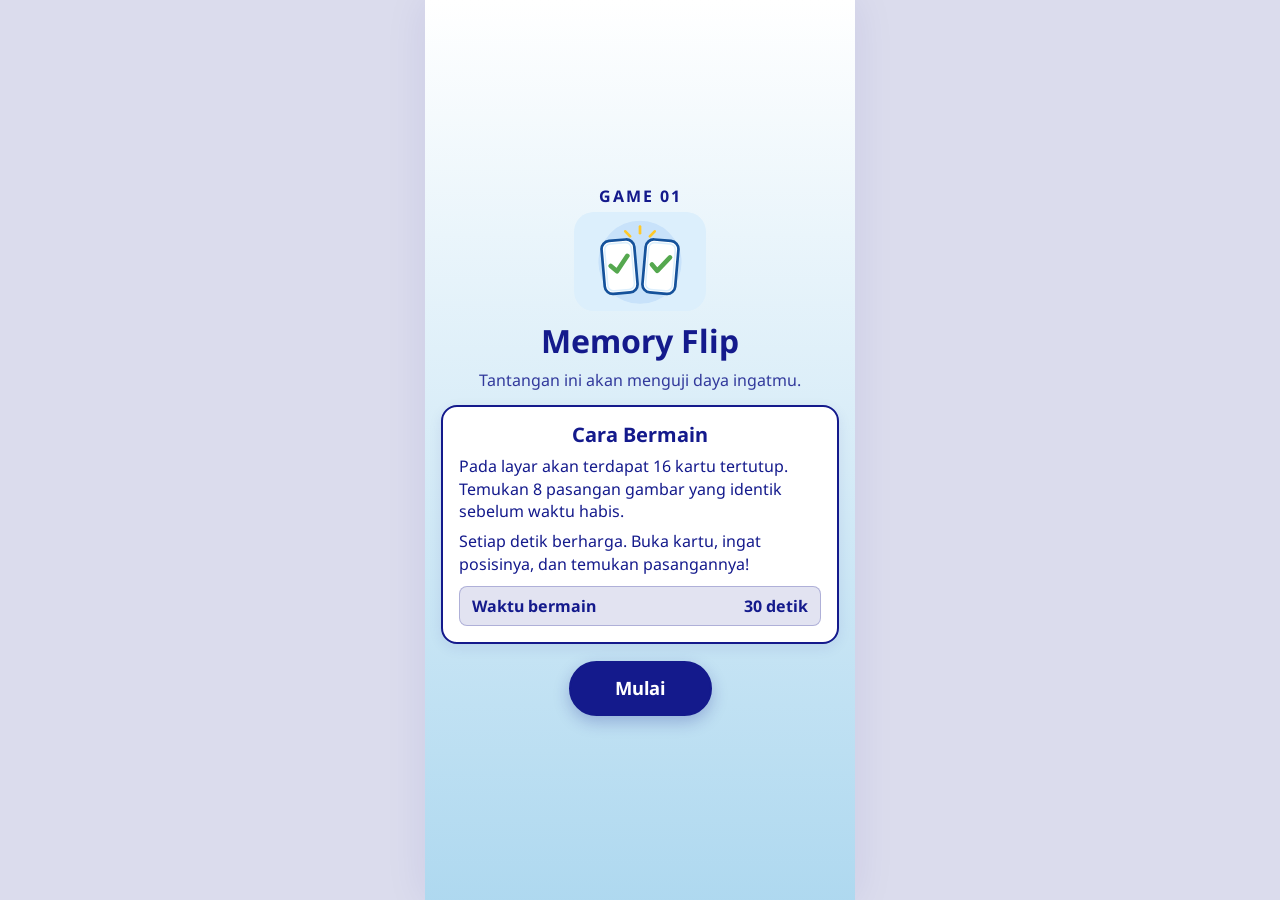
==== commit f0141259: "create game 3 Memory Shuffle & Recall" ====
--- a/game-1/index.html
+++ b/game-1/index.html
@@ -19,7 +19,9 @@
         <h2 class="flip-instruction__title">Cara Bermain</h2>
         <p>Pada layar akan terdapat 16 kartu tertutup. Temukan 8 pasangan gambar yang identik sebelum waktu habis.</p>
         <p>Setiap detik berharga. Buka kartu, ingat posisinya, dan temukan pasangannya!</p>
-        <div class="alert flip-time-alert" role="note">Waktu bermain: 30 detik</div>
+        <div class="alert flip-time-alert d-flex justify-content-between" role="note">
+          <span>Waktu bermain</span>
+          <span>30 detik</span></div>
       </div>
       <button type="button" id="startBtn" class="btn btn-entrasol">Mulai</button>
     </section>
@@ -30,6 +32,7 @@
     </section>
 
     <section id="gameScreen" class="flip-game" hidden>
+      <img class="flip-icon flip-icon--game" src="../assets/icon-game-1.svg" alt="Ikon game Memory Flip">
       <h2 class="flip-game-title">Memory Flip</h2>
       <div class="flip-hud">
         <span id="timerText" class="flip-timer" aria-live="off">30</span>
@@ -42,6 +45,7 @@
     </section>
 
     <section id="resultScreen" class="flip-result" hidden>
+      <img class="flip-icon flip-icon--result" src="../assets/icon-game-1.svg" alt="Ikon game Memory Flip">
       <h2 class="flip-result__title">Memory Flip</h2>
       <p class="flip-result__score">
         <span id="resultScore" class="flip-result__number">0</span>
--- a/css/style.css
+++ b/css/style.css
@@ -1,4 +1,4 @@
-﻿/* Entrasol Game - style.css */
+/* Entrasol Game - style.css */
 
 @font-face {
   font-family: 'Noto Sans';
@@ -177,22 +177,12 @@
   min-height: 100svh;
   display: flex;
   flex-direction: column;
-  padding: 1.5rem 1rem 6rem;
+  padding: 1.5rem 1rem;
   background: linear-gradient(180deg, #FFFFFF 0%, rgba(167, 216, 240, 0.85) 100%);
   box-shadow: 0 0 40px rgba(20, 26, 140, 0.08);
 }
 
-.flip-page::after {
-  content: '';
-  position: absolute;
-  left: 0;
-  right: 0;
-  bottom: 0;
-  z-index: 0;
-  pointer-events: none;
-  aspect-ratio: 390 / 120;
-  background: url('../assets/background-wave.svg') no-repeat bottom center / 100% 100%;
-}
+
 
 .flip-intro,
 .flip-game {
@@ -304,6 +294,14 @@
   border-radius: 1rem;
 }
 
+.flip-icon--game {
+  width: 96px;
+  margin: 0 0 0.5rem;
+}
+.flip-icon--result {
+  width: 140px;
+  margin: 0;
+}
 .flip-instruction__title {
   margin: 0 0 0.75rem;
   text-align: center;
@@ -480,7 +478,7 @@
 }
 
 @media (min-width: 576px) {
-  .flip-page { padding: 2rem 1.5rem 7rem; }
+  .flip-page { padding: 2rem 1.5rem; }
   .flip-title { font-size: 2.25rem; }
 }
 
@@ -500,21 +498,9 @@
   min-height: 100svh;
   display: flex;
   flex-direction: column;
-  padding: 1.5rem 1rem 6rem;
+  padding: 1.5rem 1rem;
   background: linear-gradient(180deg, #FFFFFF 0%, rgba(139, 195, 74, 0.45) 100%);
   box-shadow: 0 0 40px rgba(20, 26, 140, 0.08);
-}
-
-.recall-page::after {
-  content: '';
-  position: absolute;
-  left: 0;
-  right: 0;
-  bottom: 0;
-  z-index: 0;
-  pointer-events: none;
-  aspect-ratio: 390 / 120;
-  background: url('../assets/background-wave.svg') no-repeat bottom center / 100% 100%;
 }
 
 .recall-intro,
@@ -639,6 +625,16 @@
   --recall-opt: min(55%, 190px);
   gap: 0.5rem;
   padding: 1rem 0.75rem 1.5rem;
+}
+
+/* Ikon game di bagian paling atas layar permainan dan hasil */
+.recall-top-icon {
+  display: block;
+  width: auto;
+  height: 96px;
+  max-width: 40%;
+  margin: 0 auto;
+  object-fit: contain;
 }
 
 .recall-game-title {
@@ -780,6 +776,23 @@
   height: auto;
 }
 
+.recall-result__choice {
+  display: block;
+  width: 180px;
+  max-width: 50%;
+  aspect-ratio: 1 / 1;
+  border: 3px solid var(--entrasol-green);
+  border-radius: 12px;
+  background: #FFFFFF;
+  box-shadow: 0 3px 8px rgba(20, 26, 140, 0.18);
+  overflow: hidden;
+}
+.recall-result__choice--empty {
+  border-style: dashed;
+  background: rgba(255, 255, 255, 0.6);
+  box-shadow: none;
+}
+
 .recall-result__score {
   display: flex;
   flex-direction: column;
@@ -801,8 +814,388 @@
 }
 
 @media (min-width: 576px) {
-  .recall-page { padding: 2rem 1.5rem 7rem; }
+  .recall-page { padding: 2rem 1.5rem; }
   .recall-title { font-size: 2.25rem; }
+}
+
+/* ==========================================================================
+   Memory Shuffle & Recall (game-3) - semua kelas berprefix .shuffle- (tema cyan lembut)
+   ========================================================================== */
+
+body.shuffle-body { background-color: rgba(0, 188, 212, 0.15); }
+
+.shuffle-page {
+  position: relative;
+  overflow: hidden;
+  width: 100%;
+  max-width: var(--app-max-width);
+  margin: 0 auto;
+  min-height: 100vh;
+  min-height: 100svh;
+  display: flex;
+  flex-direction: column;
+  padding: 1.5rem 1rem 6rem;
+  background: linear-gradient(180deg, #FFFFFF 0%, rgba(0, 188, 212, 0.35) 100%);
+  box-shadow: 0 0 40px rgba(20, 26, 140, 0.08);
+}
+
+.shuffle-screen-icon {
+  display: block;
+  width: auto;
+  max-width: 40%;
+  height: 96px;
+  margin: 0 auto;
+  object-fit: contain;
+}
+
+.shuffle-intro,
+.shuffle-game,
+.shuffle-result {
+  position: relative;
+  z-index: 1;
+  display: flex;
+  flex-direction: column;
+  align-items: center;
+  text-align: center;
+  width: 100%;
+  min-width: 0;
+  color: var(--entrasol-blue-dark);
+}
+
+.shuffle-intro[hidden],
+.shuffle-game[hidden],
+.shuffle-result[hidden],
+.shuffle-countdown[hidden],
+.shuffle-slots[hidden] { display: none; }
+
+/* Tombol utama */
+.shuffle-page .btn-entrasol {
+  min-height: 48px;
+  min-width: 44px;
+}
+
+/* Intro */
+.shuffle-eyebrow {
+  margin: 0 0 0.25rem;
+  font-size: 1rem;
+  font-weight: 700;
+  letter-spacing: 2px;
+  color: var(--entrasol-blue-dark);
+}
+
+.shuffle-icon {
+  display: block;
+  width: 160px;
+  max-width: 60%;
+  height: auto;
+  margin: 0.25rem 0 1rem;
+  border-radius: 1rem;
+}
+
+.shuffle-title {
+  margin: 0 0 0.5rem;
+  font-size: 2rem;
+  font-weight: 700;
+  color: var(--entrasol-blue-dark);
+}
+
+.shuffle-subtitle {
+  margin: 0 0 1.25rem;
+  font-size: 1rem;
+  color: var(--entrasol-blue-dark);
+  opacity: 0.85;
+}
+
+.shuffle-instruction {
+  width: 100%;
+  margin-bottom: 1.25rem;
+  padding: 1rem;
+  text-align: left;
+  font-size: 1rem;
+  line-height: 1.5;
+  color: var(--entrasol-blue-dark);
+  background-color: var(--entrasol-white);
+  border: 2px solid var(--entrasol-blue-light);
+  border-radius: 1rem;
+  box-shadow: 0 4px 14px rgba(20, 26, 140, 0.08);
+}
+.shuffle-instruction p { margin: 0 0 0.75rem; }
+.shuffle-instruction p:last-child { margin-bottom: 0; }
+
+.shuffle-time-alert {
+  display: flex;
+  flex-direction: column;
+  gap: 0.25rem;
+  width: 100%;
+  margin: 1rem 0 0;
+  padding: 0.75rem 1rem;
+  text-align: center;
+  font-size: 1rem;
+  font-weight: 700;
+  color: var(--entrasol-blue-dark);
+  background-color: rgba(170, 232, 240, 0.4);
+  border: 1px solid rgba(0, 188, 212, 0.6);
+  border-radius: 0.5rem;
+}
+
+/* Countdown 3-2-1: overlay di depan Game_Screen */
+.shuffle-countdown {
+  position: absolute;
+  inset: 0;
+  z-index: 3;
+  display: flex;
+  flex-direction: column;
+  align-items: center;
+  justify-content: center;
+  background: rgba(255, 255, 255, 0.85);
+  text-align: center;
+}
+.shuffle-countdown__label {
+  margin: 0 0 0.5rem;
+  font-size: 1.125rem;
+  font-weight: 700;
+  color: var(--entrasol-blue-dark);
+}
+.shuffle-countdown__number {
+  font-size: 8rem;
+  font-weight: 700;
+  line-height: 1;
+  color: var(--entrasol-blue-dark);
+  animation: shuffle-countdown-pulse 1s ease-in-out infinite;
+}
+@keyframes shuffle-countdown-pulse {
+  0%, 100% { transform: scale(1); }
+  50% { transform: scale(1.08); }
+}
+
+/* Game */
+.shuffle-game {
+  --shuffle-card: min(calc((100% - 8px) / 3), 220px);
+  gap: 0.5rem;
+  padding: 1rem 0.25rem 1.5rem;
+}
+
+.shuffle-game-title {
+  margin: 0;
+  font-size: 1.5rem;
+  font-weight: 700;
+  color: var(--entrasol-blue-dark);
+}
+
+.shuffle-badge {
+  display: inline-block;
+  padding: 0.25rem 1rem;
+  font-size: 1rem;
+  font-weight: 700;
+  border-radius: 50rem;
+}
+.shuffle-badge--memorize {
+  color: var(--entrasol-blue-dark);
+  background-color: var(--entrasol-blue-light);
+}
+.shuffle-badge--answer {
+  color: var(--entrasol-white);
+  background-color: var(--entrasol-blue-dark);
+}
+
+.shuffle-timer {
+  display: inline-flex;
+  align-items: center;
+  justify-content: center;
+  min-width: 3rem;
+  min-height: 44px;
+  padding: 0 0.9rem;
+  font-size: 1.5rem;
+  font-weight: 700;
+  color: var(--entrasol-blue-dark);
+  background-color: var(--entrasol-white);
+  border: 2px solid var(--entrasol-blue-dark);
+  border-radius: 50rem;
+  transition: color 0.2s ease, border-color 0.2s ease;
+}
+.shuffle-timer--warning {
+  color: #D32F2F;
+  border-color: #D32F2F;
+}
+
+.shuffle-progress {
+  width: min(100%, 280px);
+  height: 10px;
+  background-color: rgba(0, 188, 212, 0.25);
+  border-radius: 50rem;
+}
+.shuffle-progress .progress-bar {
+  background-color: var(--entrasol-blue-dark);
+  transition: width 1s linear, background-color 0.2s ease;
+}
+
+.shuffle-prompt {
+  margin: 0;
+  font-size: 1rem;
+  font-weight: 700;
+  color: var(--entrasol-blue-dark);
+}
+/* Jarak Fase_Menyusun: Slot -> teks arahan 16px, teks arahan -> kartu 8px */
+.shuffle-slots + .shuffle-prompt { margin-top: 16px; }
+.shuffle-prompt + .shuffle-cards { margin-top: 0; }
+
+/* Baris kartu */
+.shuffle-slots,
+.shuffle-cards,
+.shuffle-result__slots {
+  display: flex;
+  justify-content: center;
+  gap: 4px;
+  width: 100%;
+}
+
+.shuffle-frame,
+.shuffle-option,
+.shuffle-slot {
+  position: relative;
+  display: block;
+  box-sizing: border-box;
+  width: var(--shuffle-card);
+  min-width: 44px;
+  min-height: 44px;
+  aspect-ratio: 1 / 1;
+  margin: 0;
+  padding: 0;
+  overflow: hidden;
+  background-color: var(--entrasol-white);
+  border: 2px solid var(--entrasol-blue-light);
+  border-radius: 12px;
+  box-shadow: 0 3px 8px rgba(20, 26, 140, 0.18);
+}
+.shuffle-memo {
+  display: flex;
+  flex-direction: column;
+  align-items: center;
+  gap: 4px;
+  width: var(--shuffle-card);
+  min-width: 44px;
+}
+.shuffle-memo .shuffle-frame { width: 100%; }
+.shuffle-memo__num {
+  font-size: 1.25rem;
+  font-weight: 700;
+  line-height: 1.2;
+  text-align: center;
+  color: var(--entrasol-blue-dark);
+}
+.shuffle-frame--empty {
+  display: flex;
+  align-items: center;
+  justify-content: center;
+  font-weight: 700;
+  color: var(--entrasol-blue-dark);
+  background-color: rgba(255, 255, 255, 0.6);
+}
+
+.shuffle-slot {
+  border-color: var(--entrasol-green);
+  background-color: rgba(255, 255, 255, 0.6);
+  box-shadow: none;
+}
+.shuffle-slot__num {
+  position: absolute;
+  inset: 0;
+  display: flex;
+  align-items: center;
+  justify-content: center;
+  font-size: 1.5rem;
+  font-weight: 700;
+  color: var(--entrasol-blue-dark);
+}
+.shuffle-slot--filled { background-color: var(--entrasol-white); box-shadow: 0 3px 8px rgba(20, 26, 140, 0.18); }
+.shuffle-slot--filled .shuffle-slot__num { display: none; }
+
+.shuffle-option {
+  cursor: pointer;
+  -webkit-tap-highlight-color: transparent;
+}
+.shuffle-option:focus-visible {
+  outline: 3px solid var(--entrasol-blue-dark);
+  outline-offset: 2px;
+}
+.shuffle-option:disabled { opacity: 1; }
+.shuffle-option--used { visibility: hidden; }
+.shuffle-option--flying {
+  z-index: 5;
+  transition: transform 0.4s ease;
+}
+
+.shuffle-img {
+  display: block;
+  width: 100%;
+  height: 100%;
+  object-fit: cover;
+}
+
+/* Layar hasil */
+.shuffle-result {
+  justify-content: center;
+  gap: 1rem;
+  min-height: 60vh;
+  min-height: 60svh;
+  padding: 2rem 0.25rem;
+}
+
+.shuffle-result__title {
+  margin: 0;
+  font-size: 1.5rem;
+  font-weight: 700;
+}
+
+.shuffle-result {
+  --shuffle-card: min(calc((100% - 8px) / 3), 220px);
+}
+
+.shuffle-result-slot {
+  display: flex;
+  flex-direction: column;
+  align-items: center;
+  gap: 4px;
+  width: var(--shuffle-card);
+  min-width: 44px;
+}
+.shuffle-result-slot .shuffle-frame { width: 100%; }
+.shuffle-result-slot__icon {
+  display: block;
+  width: 28px;
+  height: 28px;
+  object-fit: contain;
+}
+
+.shuffle-result__score {
+  display: flex;
+  flex-direction: column;
+  align-items: center;
+  margin: 0;
+}
+
+.shuffle-result__number {
+  font-size: 4.5rem;
+  font-weight: 700;
+  line-height: 1;
+  color: var(--entrasol-blue-dark);
+}
+
+.shuffle-result__unit,
+.shuffle-result__max {
+  font-size: 1.125rem;
+  color: var(--entrasol-blue-dark);
+}
+
+@media (min-width: 576px) {
+  .shuffle-page { padding: 2rem 1.5rem 7rem; }
+  .shuffle-title { font-size: 2.25rem; }
+}
+
+@media (prefers-reduced-motion: reduce) {
+  .shuffle-countdown__number { animation: none; }
+  .shuffle-option--flying { transition: none; }
+  .shuffle-progress .progress-bar { transition: none; }
 }
 
 /* ==========================================================================
@@ -840,7 +1233,8 @@
 
   /* Container setinggi layar. overflow-y: auto hanya jaring pengaman untuk layar sangat sempit. */
   .home-hero,
-  .flip-page {
+  .flip-page,
+  .shuffle-page {
     height: calc(100 * var(--dvh));
     min-height: 0;
     overflow-x: hidden;
@@ -884,8 +1278,9 @@
   .hero-footer__label { margin-bottom: calc(0.6 * var(--dvh)); font-size: 0.75rem; }
   .footer-logo {
     width: auto;
-    max-width: 75%;
-    height: clamp(30px, calc(6.5 * var(--dvh)), 68px);
+    max-width: 30%;
+    /* height: clamp(30px, calc(6.5 * var(--dvh)), 68px); */
+    height: auto;
   }
 
   /* ---- Game 1 (Memory Flip): tiga layar berbagi tinggi yang sama ---- */
@@ -938,9 +1333,15 @@
 
   /* Permainan: lebar papan dibatasi tinggi layar supaya papan 4x4 + HUD selalu muat */
   .flip-game {
-    --flip-board-w: min(100%, 424px, calc(100 * var(--dvh) - 160px));
+    --flip-icon-h: clamp(36px, calc(7 * var(--dvh)), 72px);
+    --flip-board-w: min(100%, 424px, calc(100 * var(--dvh) - 168px - var(--flip-icon-h)));
     padding: 0 0.75rem;
   }
+  .flip-icon--game {
+    height: var(--flip-icon-h);
+    margin: 0 0 calc(0.6 * var(--dvh));
+  }
+  .flip-icon--result { height: clamp(56px, calc(13 * var(--dvh)), 130px); margin: 0; }
   .flip-game-title {
     font-size: clamp(1.2rem, calc(3.4 * var(--dvh)), 1.5rem);
     margin-bottom: calc(1 * var(--dvh));
@@ -1010,12 +1411,12 @@
 
   /* Permainan: ukuran gambar dibatasi tinggi layar agar bingkai/piramida 1+2 selalu muat */
   .recall-game {
-    --recall-img: min(calc(50% - 8px), 280px, calc((100 * var(--dvh) - 215px) / 2));
-    --recall-opt: min(55%, 190px, calc((100 * var(--dvh) - 235px) / 3));
+    --recall-img: min(calc(50% - 8px), 280px, calc((100 * var(--dvh) - 247px) / 2));
+    --recall-opt: min(55%, 190px, calc((100 * var(--dvh) - 267px) / 3));
     gap: calc(0.8 * var(--dvh));
     padding: 0 0.75rem;
   }
-  .recall-game-title { font-size: clamp(1.2rem, calc(3.4 * var(--dvh)), 1.5rem); }
+  .recall-top-icon { height: clamp(24px, calc(10 * var(--dvh)), 96px); }
   .recall-badge {
     padding: clamp(0.15rem, calc(0.6 * var(--dvh)), 0.25rem) clamp(0.75rem, calc(2 * var(--dvh)), 1rem);
     font-size: clamp(0.8125rem, calc(2.2 * var(--dvh)), 1rem);
@@ -1033,9 +1434,93 @@
   .recall-result__icon {
     width: auto;
     max-width: 40%;
-    height: clamp(56px, calc(12 * var(--dvh)), 96px);
-  }
+    height: clamp(40px, calc(8 * var(--dvh)), 96px);
+  }
+  .recall-result__choice { width: clamp(72px, calc(24 * var(--dvh)), 180px); }
   .recall-result__number { font-size: clamp(3rem, calc(10 * var(--dvh)), 4.5rem); }
   .recall-result__unit,
   .recall-result__max { font-size: clamp(0.9375rem, calc(2.4 * var(--dvh)), 1.125rem); }
-}
+
+  /* ---- Game 3 (Memory Shuffle & Recall): tiga layar berbagi tinggi yang sama ---- */
+  .shuffle-page { padding: calc(2 * var(--dvh)) 1rem; }
+  .shuffle-intro,
+  .shuffle-game,
+  .shuffle-result {
+    flex: 1 1 auto;
+    min-height: 0;
+    justify-content: center;
+    justify-content: safe center;
+  }
+
+  /* Countdown */
+  .shuffle-countdown__label { font-size: clamp(0.9375rem, calc(2.4 * var(--dvh)), 1.125rem); }
+  .shuffle-countdown__number { font-size: clamp(5rem, calc(20 * var(--dvh)), 8rem); }
+
+  /* Intro */
+  .shuffle-eyebrow {
+    margin-bottom: calc(0.4 * var(--dvh));
+    font-size: clamp(0.8125rem, calc(2 * var(--dvh)), 1rem);
+  }
+  .shuffle-icon {
+    width: auto;
+    max-width: 60%;
+    height: clamp(48px, calc(11 * var(--dvh)), 120px);
+    margin: 0 0 calc(1.2 * var(--dvh));
+    object-fit: contain;
+  }
+  .shuffle-title {
+    font-size: clamp(1.375rem, calc(4.2 * var(--dvh)), 2rem);
+    margin-bottom: calc(0.8 * var(--dvh));
+  }
+  .shuffle-subtitle {
+    font-size: clamp(0.8125rem, calc(2.1 * var(--dvh)), 1rem);
+    margin-bottom: calc(1.5 * var(--dvh));
+  }
+  .shuffle-instruction {
+    margin-bottom: calc(1.8 * var(--dvh));
+    padding: clamp(0.6rem, calc(1.8 * var(--dvh)), 1rem);
+    font-size: clamp(0.8125rem, calc(2 * var(--dvh)), 1rem);
+    line-height: 1.4;
+  }
+  .shuffle-instruction p { margin-bottom: 0.5rem; }
+  .shuffle-time-alert {
+    margin-top: calc(1.2 * var(--dvh));
+    padding: clamp(0.35rem, calc(1.2 * var(--dvh)), 0.75rem) 0.75rem;
+    font-size: clamp(0.8125rem, calc(2 * var(--dvh)), 1rem);
+  }
+
+  /* Permainan dan hasil: lebar kartu dibatasi tinggi layar agar baris slot + kartu selalu muat */
+  .shuffle-game,
+  .shuffle-result {
+    --shuffle-card: min(calc((100% - 8px) / 3), 220px, calc((100 * var(--dvh) - 290px) / 2));
+  }
+  .shuffle-game {
+    gap: calc(0.8 * var(--dvh));
+    padding: 0 0.75rem;
+  }
+  .shuffle-screen-icon { height: clamp(32px, calc(12 * var(--dvh)), 96px); }
+  .shuffle-game-title { font-size: clamp(1.2rem, calc(3.4 * var(--dvh)), 1.5rem); }
+  .shuffle-badge {
+    padding: clamp(0.15rem, calc(0.6 * var(--dvh)), 0.25rem) clamp(0.75rem, calc(2 * var(--dvh)), 1rem);
+    font-size: clamp(0.8125rem, calc(2.2 * var(--dvh)), 1rem);
+  }
+  .shuffle-timer {
+    min-height: clamp(36px, calc(6 * var(--dvh)), 44px);
+    font-size: clamp(1.125rem, calc(3.2 * var(--dvh)), 1.5rem);
+  }
+  .shuffle-progress { height: clamp(6px, calc(1.2 * var(--dvh)), 10px); }
+  .shuffle-prompt { font-size: clamp(0.8125rem, calc(2.1 * var(--dvh)), 1rem); }
+  .shuffle-slots + .shuffle-prompt { margin-top: clamp(8px, calc(2 * var(--dvh)), 16px); }
+  .shuffle-memo__num { font-size: clamp(1rem, calc(3 * var(--dvh)), 1.25rem); }
+
+  /* Hasil */
+  .shuffle-result { gap: calc(2 * var(--dvh)); padding: 0 1rem; }
+  .shuffle-result__title { font-size: clamp(1.2rem, calc(3.4 * var(--dvh)), 1.5rem); }
+  .shuffle-result-slot__icon {
+    width: clamp(20px, calc(4.5 * var(--dvh)), 28px);
+    height: clamp(20px, calc(4.5 * var(--dvh)), 28px);
+  }
+  .shuffle-result__number { font-size: clamp(3rem, calc(10 * var(--dvh)), 4.5rem); }
+  .shuffle-result__unit,
+  .shuffle-result__max { font-size: clamp(0.9375rem, calc(2.4 * var(--dvh)), 1.125rem); }
+}
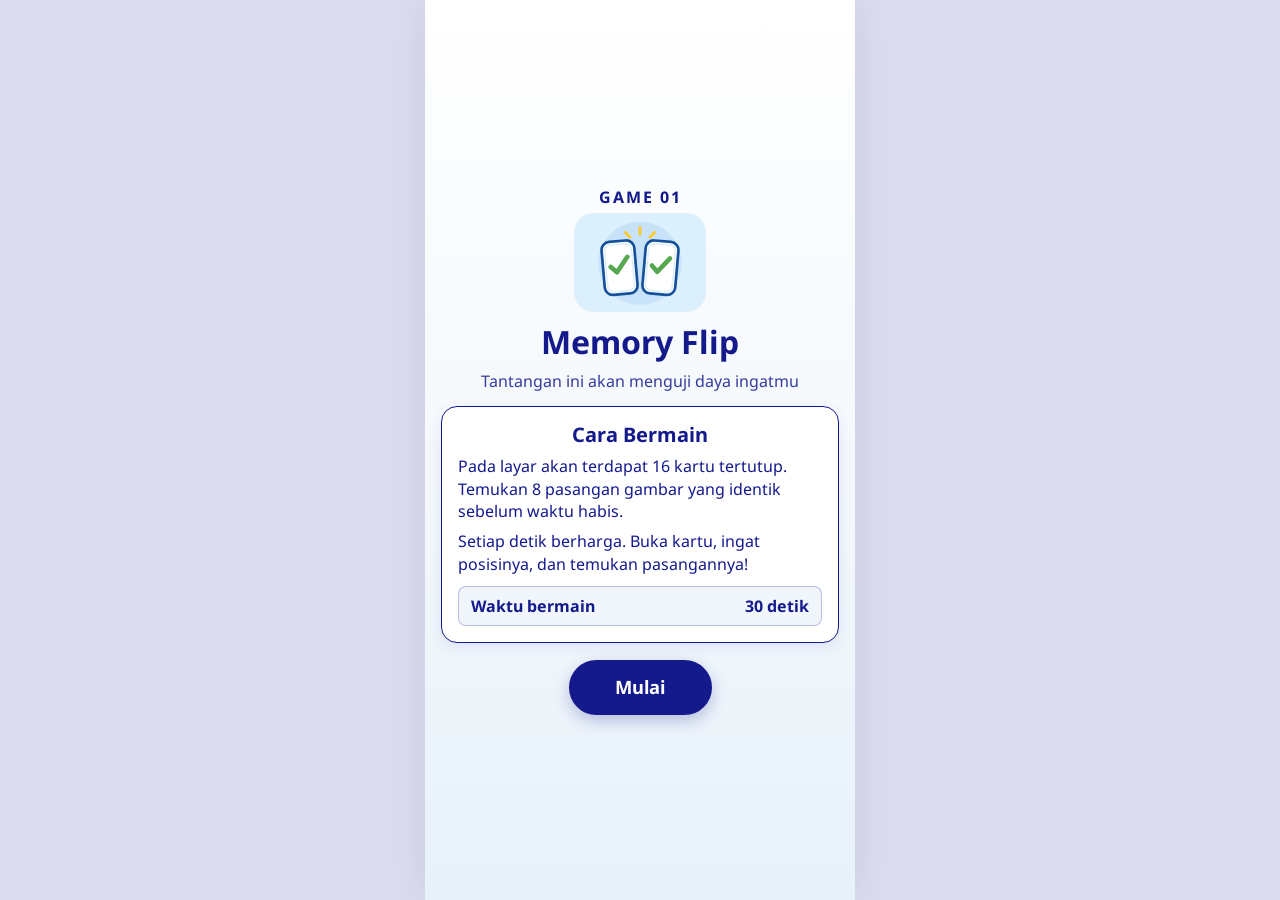
==== commit 96f19b74: "revamp ui untuk header di halaman game" ====
--- a/game-1/index.html
+++ b/game-1/index.html
@@ -14,7 +14,7 @@
       <p class="flip-eyebrow">GAME 01</p>
       <img class="flip-icon" src="../assets/icon-game-1.svg" alt="Ikon game Memory Flip">
       <h1 class="flip-title">Memory Flip</h1>
-      <p class="flip-subtitle">Tantangan ini akan menguji daya ingatmu.</p>
+      <p class="flip-subtitle">Tantangan ini akan menguji daya ingatmu</p>
       <div class="flip-instruction">
         <h2 class="flip-instruction__title">Cara Bermain</h2>
         <p>Pada layar akan terdapat 16 kartu tertutup. Temukan 8 pasangan gambar yang identik sebelum waktu habis.</p>
@@ -31,25 +31,65 @@
       <div id="countdownNumber" class="flip-countdown__number" role="status" aria-live="assertive">3</div>
     </section>
 
-    <section id="gameScreen" class="flip-game" hidden>
-      <img class="flip-icon flip-icon--game" src="../assets/icon-game-1.svg" alt="Ikon game Memory Flip">
+    
+<section id="gameScreen" class="flip-game" hidden>
+
+  <div class="flip-game-header">
+
+    <!-- Bagian atas: ikon dan judul -->
+    <div class="flip-game-header__top">
+      <img
+        class="flip-icon flip-icon--game"
+        src="../assets/icon-game-1.svg"
+        alt="Ikon game Memory Flip"
+      >
       <h2 class="flip-game-title">Memory Flip</h2>
+    </div>
+
+    <!-- Bagian bawah: waktu, poin, dan progress -->
+    <div class="flip-game-header__bottom">
+
       <div class="flip-hud">
-        <span id="timerText" class="flip-timer" aria-live="off">30</span>
-        <span class="flip-score">Skor: <span id="scoreText">0</span></span>
+        <span id="timerBox" class="flip-timer">
+          <img
+            class="flip-timer__icon"
+            src="../assets/clock.svg"
+            alt=""
+            aria-hidden="true"
+          >
+          <span id="timerText" aria-live="off">30</span>
+        </span>
+
+        <span class="flip-score">
+          Poin : <span id="scoreText"> 0</span>
+        </span>
       </div>
-      <div class="progress flip-progress" role="progressbar" aria-label="Sisa waktu" aria-valuemin="0" aria-valuemax="30" aria-valuenow="30">
+
+      <div
+        class="progress flip-progress"
+        role="progressbar"
+        aria-label="Sisa waktu"
+        aria-valuemin="0"
+        aria-valuemax="30"
+        aria-valuenow="30"
+      >
         <div id="timerBar" class="progress-bar"></div>
       </div>
-      <div id="board" class="flip-board"></div>
-    </section>
+
+    </div>
+  </div>
+
+  <div id="board" class="flip-board"></div>
+
+</section>
+
 
     <section id="resultScreen" class="flip-result" hidden>
       <img class="flip-icon flip-icon--result" src="../assets/icon-game-1.svg" alt="Ikon game Memory Flip">
       <h2 class="flip-result__title">Memory Flip</h2>
       <p class="flip-result__score">
         <span id="resultScore" class="flip-result__number">0</span>
-        <span class="flip-result__unit">point</span>
+        <span class="flip-result__unit">poin</span>
         <span class="flip-result__max">dari 40</span>
       </p>
       <button type="button" id="continueBtn" class="btn btn-entrasol">Lanjutkan</button>
--- a/css/style.css
+++ b/css/style.css
@@ -169,6 +169,7 @@
 
 .flip-page {
   position: relative;
+  justify-content: flex-start;
   overflow: hidden;
   width: 100%;
   max-width: var(--app-max-width);
@@ -178,10 +179,14 @@
   display: flex;
   flex-direction: column;
   padding: 1.5rem 1rem;
-  background: linear-gradient(180deg, #FFFFFF 0%, rgba(167, 216, 240, 0.85) 100%);
+  background: linear-gradient(
+  180deg,
+  #FFFFFF 0%,
+  #F3F8FC 55%,
+  #E7F1FA 100%
+);
   box-shadow: 0 0 40px rgba(20, 26, 140, 0.08);
 }
-
 
 
 .flip-intro,
@@ -236,11 +241,14 @@
 /* Layar permainan: judul, HUD, progress bar, papan */
 .flip-game {
   min-width: 0;
-  padding: 1rem 0.75rem 1.5rem;
+  min-height: 0;
+  margin-top: 0;
+  padding: 0 0.75rem 1.5rem;
+  justify-content: flex-start;
 }
 
 .flip-game-title {
-  margin: 0 0 0.75rem;
+  margin: 0 0 1.5rem;
   font-size: 1.5rem;
   font-weight: 700;
   text-align: center;
@@ -278,7 +286,7 @@
   line-height: 1.5;
   color: var(--entrasol-blue-dark);
   background-color: var(--entrasol-white);
-  border: 2px solid var(--entrasol-blue-dark);
+  border: 1px solid var(--entrasol-blue-dark);
   border-radius: 1rem;
   box-shadow: 0 4px 14px rgba(20, 26, 140, 0.08);
 }
@@ -318,7 +326,7 @@
   font-size: 1rem;
   font-weight: 700;
   color: var(--entrasol-blue-dark);
-  background-color: rgba(20, 26, 140, 0.12);
+  background-color: #F1F5FC;
   border: 1px solid rgba(20, 26, 140, 0.25);
   border-radius: 0.5rem;
 }
@@ -351,12 +359,33 @@
   transition: color 0.2s ease, border-color 0.2s ease;
 }
 
+.flip-timer { gap: 0.4rem; }
+.flip-timer__icon {
+  flex: 0 0 auto;
+  width: 1.1em;
+  height: 1.1em;
+  display: block;
+}
+
 .flip-timer--warning {
   color: #D32F2F;
   border-color: #D32F2F;
 }
 
-.flip-score { font-size: 1.15rem; }
+.flip-score {
+  display: flex;
+  align-items: center;
+  justify-content: center;
+  gap: 0.5rem;
+  color: #141A8C;
+  background-color: #E4F3E9;
+  font-weight: 700;
+}
+
+.flip-score #scoreText {
+  display: inline-block;
+  color: #141A8C;
+}
 
 .flip-progress {
   width: min(100%, calc(4 * 100px + 3 * 8px));
@@ -429,7 +458,14 @@
 .flip-card__front { transform: rotateY(180deg); }
 
 .flip-card--matched {
-  box-shadow: 0 0 0 3px var(--entrasol-green), 0 3px 10px rgba(139, 195, 74, 0.55);
+  box-shadow: 0 0 0 2px var(--entrasol-blue-dark),
+              0 2px 10px rgba(20, 26, 140, 0.18);
+}
+
+/* Atur posisi judul dan jarak ke timer */
+.flip-game .flip-game-title {
+  margin-top: -0.5rem;
+  margin-bottom: 2rem;
 }
 
 /* Layar hasil */
@@ -482,6 +518,128 @@
   .flip-title { font-size: 2.25rem; }
 }
 
+
+/* =========================================
+   GAME 1 - HEADER BARU
+========================================= */
+
+.flip-game {
+  min-width: 0;
+  padding: 0 0.75rem 1.5rem;
+}
+
+/* Panel header keseluruhan */
+.flip-game-header {
+  width: min(100%, 424px);
+  margin-bottom: 1rem;
+  overflow: hidden;
+  background: #FFFFFF;
+  border-radius: 0 0 1.25rem 1.25rem;
+  box-shadow: 0 6px 18px rgba(20, 26, 140, 0.08);
+}
+
+/* Bagian atas: biru tua */
+.flip-game-header__top {
+  display: flex;
+  flex-direction: column;
+  align-items: center;
+  gap: 0.35rem;
+  padding: 0.75rem 1rem;
+  background-color: #141A8C;
+}
+
+/* Ikon game */
+.flip-game-header .flip-icon--game {
+  width: 82px;
+  max-width: 100%;
+  height: 82px;
+  margin: 0;
+  object-fit: contain;
+  border-radius: 0.75rem;
+}
+
+/* Judul */
+.flip-game-header .flip-game-title {
+  margin: 0;
+  font-size: 1.5rem;
+  line-height: 1.3;
+  font-weight: 700;
+  color: #FFFFFF;
+  text-align: center;
+}
+
+/* Bagian bawah: timer dan poin */
+.flip-game-header__bottom {
+  padding: 0.75rem 0.9rem 0.85rem;
+  background-color: #FFFFFF;
+}
+
+.flip-game-header .flip-hud {
+  display: flex;
+  align-items: center;
+  justify-content: space-between;
+  gap: 0.75rem;
+  width: 100%;
+  margin: 0 0 0.65rem;
+}
+
+/* Timer */
+.flip-game-header .flip-timer {
+  flex: 1;
+  min-width: 0;
+  min-height: 48px;
+  padding: 0.35rem 0.5rem;
+  gap: 0.4rem;
+  font-size: 1.25rem;
+  color: #141A8C;
+  background-color: #FFFFFF;
+  border: 1.5px solid #DCE8F5;
+  border-radius: 0.85rem;
+}
+
+/* Ikon timer */
+.flip-game-header .flip-timer__icon {
+  width: 1.25em;
+  height: 1.25em;
+}
+
+/* Poin */
+.flip-game-header .flip-score {
+  flex: 1;
+  display: flex;
+  align-items: center;
+  justify-content: center;
+  min-height: 48px;
+  padding: 0.35rem 0.5rem;
+  font-size: 1.1rem;
+  font-weight: 700;
+  color: #141A8C;
+  background-color: #E5F5E9;
+  border-radius: 0.85rem;
+  white-space: nowrap;
+}
+
+/* Progress bar */
+.flip-game-header .flip-progress {
+  width: 100%;
+  height: 8px;
+  margin: 0;
+  background-color: #E7EDEF;
+  border-radius: 50rem;
+}
+
+.flip-game-header .flip-progress .progress-bar {
+  background-color: #141A8C;
+}
+
+
+/* Game 1: gameplay selalu mulai dari atas */
+
+.flip-game {
+  margin-top: 0;
+}
+
+
 /* ==========================================================================
    Memory Recall (game-2) - semua kelas berprefix .recall- (tema hijau muda)
    ========================================================================== */
@@ -490,6 +648,7 @@
 
 .recall-page {
   position: relative;
+  justify-content: flex-start;
   overflow: hidden;
   width: 100%;
   max-width: var(--app-max-width);
@@ -499,7 +658,7 @@
   display: flex;
   flex-direction: column;
   padding: 1.5rem 1rem;
-  background: linear-gradient(180deg, #FFFFFF 0%, rgba(139, 195, 74, 0.45) 100%);
+  background: linear-gradient(180deg,#F9FFF6 0%,#F6FCF1 50%,#F1FCEB 100%);
   box-shadow: 0 0 40px rgba(20, 26, 140, 0.08);
 }
 
@@ -563,12 +722,20 @@
   line-height: 1.5;
   color: var(--entrasol-blue-dark);
   background-color: var(--entrasol-white);
-  border: 2px solid var(--entrasol-green);
+  border: 1px solid var(--entrasol-green);
   border-radius: 1rem;
   box-shadow: 0 4px 14px rgba(20, 26, 140, 0.08);
 }
 .recall-instruction p { margin: 0 0 0.75rem; }
 .recall-instruction p:last-child { margin-bottom: 0; }
+
+.recall-instruction__title {
+  margin: 0 0 0.75rem;
+  text-align: center;
+  font-size: 1.25rem;
+  font-weight: 700;
+  color: var(--entrasol-blue-dark);
+}
 
 .recall-time-alert {
   display: flex;
@@ -623,8 +790,14 @@
 .recall-game {
   --recall-img: min(calc(50% - 8px), 280px);
   --recall-opt: min(55%, 190px);
+  display: flex;
+  flex: 0 0 auto;
+  flex-direction: column;
+  align-items: center;
+  justify-content: flex-start;
+  align-self: stretch;
   gap: 0.5rem;
-  padding: 1rem 0.75rem 1.5rem;
+  padding: 0 0 1.5rem;
 }
 
 /* Ikon game di bagian paling atas layar permainan dan hasil */
@@ -674,6 +847,14 @@
   border: 2px solid var(--entrasol-blue-dark);
   border-radius: 50rem;
   transition: color 0.2s ease, border-color 0.2s ease;
+}
+.recall-timer__icon {
+  display: block;
+  flex: 0 0 auto;
+  width: 1em;
+  height: 1em;
+  margin-right: 0.4em;
+  object-fit: contain;
 }
 .recall-timer--warning {
   color: #D32F2F;
@@ -725,7 +906,19 @@
 .recall-frame--empty { background-color: rgba(255, 255, 255, 0.6); }
 
 .recall-option {
-  width: var(--recall-opt, var(--recall-img));
+  display: block;
+  box-sizing: border-box;
+  width: min(34vw, 125px);
+  min-width: 44px;
+  min-height: 44px;
+  aspect-ratio: 1 / 1;
+  margin: 3px;
+  padding: 0;
+  overflow: hidden;
+  background-color: var(--entrasol-white);
+  border: 3px solid var(--entrasol-green);
+  border-radius: 12px;
+  box-shadow: 0 3px 8px rgba(20, 26, 140, 0.18);
   cursor: pointer;
   -webkit-tap-highlight-color: transparent;
 }
@@ -752,6 +945,106 @@
   justify-content: center;
   align-items: center;
   width: 100%;
+}
+
+
+/* =================================
+   MEMORY RECALL - GAME HEADER
+================================= */
+
+.recall-game-header {
+  width: 100%;
+  overflow: hidden;
+  background-color: #FFFFFF;
+  border-radius: 0 0 1.5rem 1.5rem;
+  box-shadow: 0 8px 24px rgba(20, 26, 140, 0.08);
+  margin-bottom: 1.5rem;
+}
+
+.recall-game-header__top {
+  display: flex;
+  flex-direction: column;
+  align-items: center;
+  gap: 0.5rem;
+  padding: 1rem 1rem 1.25rem;
+  background-color: #141A8C;
+}
+
+.recall-game-header .recall-top-icon {
+  display: block;
+  width: 76px;
+  height: 76px;
+  object-fit: contain;
+  margin: 0;
+}
+
+.recall-game-header .recall-game-title {
+  margin: 0;
+  color: #FFFFFF;
+  font-size: 1.5rem;
+  font-weight: 700;
+  line-height: 1.2;
+  text-align: center;
+}
+
+.recall-game-header__bottom {
+  display: flex;
+  flex-direction: column;
+  align-items: center;
+  gap: 1rem;
+  padding: 1rem 1.25rem 1.25rem;
+  background-color: #FFFFFF;
+}
+
+.recall-game-header .recall-timer {
+  display: inline-flex;
+  align-items: center;
+  justify-content: center;
+  gap: 0.4rem;
+  min-width: 90px;
+  min-height: 44px;
+  padding: 0 1rem;
+  margin: 0;
+  color: #141A8C;
+  background-color: #FFFFFF;
+  border: 2px solid #141A8C;
+  border-radius: 50rem;
+  font-size: 1.5rem;
+  font-weight: 700;
+}
+
+.recall-game-header .recall-timer__icon {
+  width: 1.1em;
+  height: 1.1em;
+  flex: 0 0 auto;
+}
+
+.recall-game-header .recall-progress {
+  width: 100%;
+  height: 10px;
+  margin: 0;
+  background-color: #E7F0E9;
+  border-radius: 50rem;
+  overflow: hidden;
+}
+
+.recall-game-header .recall-progress .progress-bar {
+  background-color: #31AA70;
+  border-radius: 50rem;
+}
+
+/* Prompt permainan */
+.recall-game > .recall-prompt {
+  margin: 0 0 1rem;
+  color: #141A8C;
+  font-size: 1.25rem;
+  font-weight: 700;
+  text-align: center;
+}
+
+/* Hilangkan badge fase lama jika masih digunakan */
+.recall-badge[hidden] {
+  display: none !important;
 }
 
 /* Layar hasil */
@@ -822,7 +1115,7 @@
    Memory Shuffle & Recall (game-3) - semua kelas berprefix .shuffle- (tema cyan lembut)
    ========================================================================== */
 
-body.shuffle-body { background-color: rgba(0, 188, 212, 0.15); }
+body.shuffle-body { background-color: #EAF8F8; }
 
 .shuffle-page {
   position: relative;
@@ -835,7 +1128,12 @@
   display: flex;
   flex-direction: column;
   padding: 1.5rem 1rem 6rem;
-  background: linear-gradient(180deg, #FFFFFF 0%, rgba(0, 188, 212, 0.35) 100%);
+  background: linear-gradient(
+  180deg,
+  #FAFFFF 0%,
+  #F2FBFB 50%,
+  #EAF7F8 100%
+  );
   box-shadow: 0 0 40px rgba(20, 26, 140, 0.08);
 }
 
@@ -897,6 +1195,8 @@
   font-size: 2rem;
   font-weight: 700;
   color: var(--entrasol-blue-dark);
+  line-height: 0.8;
+  margin-bottom: 0.25rem;
 }
 
 .shuffle-subtitle {
@@ -915,12 +1215,20 @@
   line-height: 1.5;
   color: var(--entrasol-blue-dark);
   background-color: var(--entrasol-white);
-  border: 2px solid var(--entrasol-blue-light);
+  border: 1px solid var(--entrasol-blue-light);
   border-radius: 1rem;
   box-shadow: 0 4px 14px rgba(20, 26, 140, 0.08);
 }
 .shuffle-instruction p { margin: 0 0 0.75rem; }
 .shuffle-instruction p:last-child { margin-bottom: 0; }
+
+.shuffle-instruction__title {
+  margin: 0 0 0.75rem;
+  text-align: center;
+  font-size: 1.25rem;
+  font-weight: 700;
+  color: var(--entrasol-blue-dark);
+}
 
 .shuffle-time-alert {
   display: flex;
@@ -933,8 +1241,8 @@
   font-size: 1rem;
   font-weight: 700;
   color: var(--entrasol-blue-dark);
-  background-color: rgba(170, 232, 240, 0.4);
-  border: 1px solid rgba(0, 188, 212, 0.6);
+  background-color: #EAF8F8;
+  border: 1px solid #A9DDE5;
   border-radius: 0.5rem;
 }
 
@@ -971,8 +1279,14 @@
 /* Game */
 .shuffle-game {
   --shuffle-card: min(calc((100% - 8px) / 3), 220px);
+  display: flex;
+  flex: 0 0 auto;
+  flex-direction: column;
+  align-items: center;
+  justify-content: flex-start;
+  align-self: stretch;
   gap: 0.5rem;
-  padding: 1rem 0.25rem 1.5rem;
+  padding: 0 0.25rem 1.5rem;
 }
 
 .shuffle-game-title {
@@ -1012,6 +1326,14 @@
   border: 2px solid var(--entrasol-blue-dark);
   border-radius: 50rem;
   transition: color 0.2s ease, border-color 0.2s ease;
+}
+.shuffle-timer__icon {
+  display: block;
+  flex: 0 0 auto;
+  width: 1em;
+  height: 1em;
+  margin-right: 0.4em;
+  object-fit: contain;
 }
 .shuffle-timer--warning {
   color: #D32F2F;
@@ -1131,6 +1453,125 @@
   height: 100%;
   object-fit: cover;
 }
+
+
+/* =========================================
+   GAME 3 - HEADER seperti Game 1 & Game 2
+   ========================================= */
+
+.shuffle-game-header {
+  display: flex;
+  flex-direction: column;
+  width: calc(100% + 2rem);
+  margin: 0 -1rem 1.25rem;
+  overflow: hidden;
+  background-color: #FFFFFF;
+  border-radius: 0 0 1.5rem 1.5rem;
+  box-shadow: 0 8px 24px rgba(20, 26, 140, 0.08);
+}
+
+/* Bagian biru: ikon dan judul */
+.shuffle-game-header__top {
+  display: flex;
+  flex-direction: column;
+  align-items: center;
+  gap: 0.5rem;
+  padding: 1rem 1rem 1.25rem;
+  background-color: #141A8C;
+}
+
+.shuffle-game-header .shuffle-screen-icon {
+  display: block;
+  width: 76px;
+  height: 76px;
+  max-width: none;
+  margin: 0;
+  object-fit: contain;
+}
+
+.shuffle-game-header .shuffle-game-title {
+  margin: 0;
+  color: #FFFFFF;
+  font-size: 1.5rem;
+  font-weight: 700;
+  line-height: 1.2;
+  text-align: center;
+}
+
+/* Badge disembunyikan, tetapi elemen tetap ada */
+.shuffle-game-header .shuffle-badge {
+  display: none !important;
+}
+
+/* Bagian putih: timer dan progress */
+.shuffle-game-header__bottom {
+  display: flex;
+  flex-direction: column;
+  align-items: center;
+  gap: 1rem;
+  padding: 1rem 1.25rem 1.25rem;
+  background-color: #FFFFFF;
+}
+
+.shuffle-game-header .shuffle-timer {
+  display: inline-flex;
+  align-items: center;
+  justify-content: center;
+  gap: 0.4rem;
+  min-width: 90px;
+  min-height: 44px;
+  padding: 0 1rem;
+  margin: 0;
+  color: #141A8C;
+  background-color: #FFFFFF;
+  border: 2px solid #141A8C;
+  border-radius: 50rem;
+  font-size: 1.5rem;
+  font-weight: 700;
+}
+
+.shuffle-game-header .shuffle-timer__icon {
+  width: 1.1em;
+  height: 1.1em;
+  flex: 0 0 auto;
+  margin: 0;
+}
+
+/* Progress bar cyan */
+.shuffle-game-header .shuffle-progress {
+  display: block;
+  width: 100%;
+  height: 10px;
+  margin: 0;
+  overflow: hidden;
+  background-color: #DDF2F3;
+  border-radius: 50rem;
+}
+
+.shuffle-game-header .shuffle-progress .progress-bar {
+  display: block;
+  height: 100%;
+  background-color: #55C5D0;
+  border-radius: 50rem;
+  transition: width 1s linear;
+}
+
+/* Instruksi tetap di bawah header */
+.shuffle-game > .shuffle-prompt {
+  width: 100%;
+  margin: 0 0 0.75rem;
+  color: #141A8C;
+  font-size: 0.95rem;
+  font-weight: 700;
+  text-align: center;
+  /*white-space: nowrap;*/
+}
+
+/* Pastikan badge tersembunyi walau JS memperbarui isinya */
+.shuffle-badge[hidden] {
+  display: none !important;
+}
+
 
 /* Layar hasil */
 .shuffle-result {
@@ -1286,12 +1727,17 @@
   /* ---- Game 1 (Memory Flip): tiga layar berbagi tinggi yang sama ---- */
   .flip-page { padding: calc(2 * var(--dvh)) 1rem; }
   .flip-intro,
-  .flip-game,
   .flip-result {
     flex: 1 1 auto;
     min-height: 0;
     justify-content: center;
     justify-content: safe center;
+  }
+
+  .flip-game {
+    flex: 0 0 auto;
+    min-height: 0;
+    justify-content: flex-start;
   }
 
   /* Countdown */
@@ -1364,12 +1810,17 @@
     padding: calc(2 * var(--dvh)) 1rem;
   }
   .recall-intro,
-  .recall-game,
   .recall-result {
     flex: 1 1 auto;
     min-height: 0;
     justify-content: center;
     justify-content: safe center;
+  }
+
+  .recall-game {
+    flex: 0 0 auto;
+    min-height: 0;
+    justify-content: flex-start;
   }
 
   /* Countdown */
@@ -1444,12 +1895,17 @@
   /* ---- Game 3 (Memory Shuffle & Recall): tiga layar berbagi tinggi yang sama ---- */
   .shuffle-page { padding: calc(2 * var(--dvh)) 1rem; }
   .shuffle-intro,
-  .shuffle-game,
   .shuffle-result {
     flex: 1 1 auto;
     min-height: 0;
     justify-content: center;
     justify-content: safe center;
+  }
+
+  .shuffle-game {
+    flex: 0 0 auto;
+    min-height: 0;
+    justify-content: flex-start;
   }
 
   /* Countdown */
@@ -1524,3 +1980,256 @@
   .shuffle-result__unit,
   .shuffle-result__max { font-size: clamp(0.9375rem, calc(2.4 * var(--dvh)), 1.125rem); }
 }
+
+/* ==========================================================================
+   Halaman Total Result (result.html) - semua kelas berprefix .result-
+   ========================================================================== */
+:root {
+  --result-green-dark: #2E7D32;
+  --result-red: #C62828;
+  --result-text-gray: #4A4A4A;
+}
+
+.result-page {
+  position: relative;
+  overflow: hidden;
+  width: 100%;
+  max-width: var(--app-max-width);
+  margin: 0 auto;
+  min-height: 100vh;
+  min-height: 100svh;
+  display: flex;
+  flex-direction: column;
+  background:
+    radial-gradient(ellipse at 50% 35%, #FFFFFF 0%, #FFFFF8 38%, transparent 75%),
+    radial-gradient(ellipse at 0% 75%, #E9F9D9 0%, transparent 55%),
+    linear-gradient(180deg, #F0F8F5 0%, #F5F8EC 45%, #DDF3F4 100%);
+  box-shadow: 0 0 40px rgba(20, 26, 140, 0.08);
+}
+
+.result-page::after {
+  content: '';
+  position: absolute;
+  left: 0;
+  right: 0;
+  bottom: 0;
+  z-index: 0;
+  pointer-events: none;
+  aspect-ratio: 390 / 120;
+  background: url('../assets/background-wave.svg') no-repeat bottom center / 100% 100%;
+}
+
+.result-content {
+  position: relative;
+  z-index: 1;
+  flex: 1 1 auto;
+  display: flex;
+  flex-direction: column;
+  justify-content: center;
+  justify-content: safe center;
+  align-items: center;
+  text-align: center;
+  padding: 2rem 1rem;
+}
+
+.result-icon {
+  width: auto;
+  max-width: 60%;
+  height: 120px;
+  margin: 0 0 1rem;
+  object-fit: contain;
+}
+
+.result-title {
+  display: block;
+  margin: 0 0 0.35rem;
+  font-size: 3rem;
+  font-weight: 700;
+  line-height: 1.1;
+  color: var(--entrasol-blue-dark);
+}
+
+.result-subtitle {
+  display: block;
+  margin: 0;
+  font-size: 1.15rem;
+  font-weight: 700;
+  line-height: 1.3;
+}
+.result-subtitle--win { color: var(--result-green-dark); }
+.result-subtitle--lose { color: var(--result-red); }
+
+@keyframes result-pulse {
+  0%   { transform: scale(1); }
+  50%  { transform: scale(1.08); }
+  100% { transform: scale(1); }
+}
+.result-title,
+.result-subtitle { animation: result-pulse 1.6s ease-in-out infinite; }
+
+/* Daftar skor: ikon 30% | separator | nama 40% | skor 20% */
+.result-list { width: 100%; margin: 2rem 0 1.25rem; }
+.result-item .game-item__icon { flex: 0 1 30%; width: 30%; }
+.result-item__name {
+  flex: 0 1 40%;
+  min-width: 0;
+  text-align: left;
+  font-weight: 700;
+  font-size: 1.05rem;
+  line-height: 1.25;
+  color: var(--entrasol-blue-dark);
+}
+.result-item__score {
+  flex: 0 1 20%;
+  min-width: 0;
+  text-align: right;
+  font-weight: bold;
+  font-size: 1.25rem;
+  color: var(--entrasol-blue-dark);
+}
+
+.result-total__label {
+  margin: 0;
+  font-size: 1.05rem;
+  color: var(--entrasol-blue-dark);
+}
+.result-total__value {
+  margin: 0 0 1.25rem;
+  font-size: 3.25rem;
+  font-weight: 700;
+  line-height: 1.1;
+  color: var(--entrasol-blue-dark);
+}
+
+/* Status pencapaian setiap game */
+/* Rapikan posisi status tepat di samping skor */
+.result-item {
+  display: flex;
+  align-items: center;
+  gap: 0.6rem;
+}
+
+.result-item__name {
+  flex: 1 1 auto;
+  min-width: 0;
+}
+
+.result-item__status {
+  display: inline-flex;
+  flex: 0 0 24px;
+  align-items: center;
+  justify-content: center;
+  width: 24px;
+  height: 28px;
+  margin: 0;
+  font-size: 1.5rem;
+  font-weight: 700;
+  line-height: 1;
+}
+
+.result-item__score {
+  flex: 0 0 2.2rem;
+  width: 2.2rem;
+  min-width: 2.2rem;
+  margin: 0;
+  text-align: right;
+}
+
+.result-item__status--success {
+  color: #4CAF50;
+}
+
+.result-item__status--fail {
+  color: #E53935;
+}
+
+.result-footer { display: flex; flex-direction: column; align-items: center; }
+.result-thanks {
+  margin: 0 0 0.5rem;
+  font-size: 0.875rem;
+  font-weight: 300;
+  color: var(--result-text-gray);
+}
+.result-logo { width: auto; height: 48px; max-width: 60%; object-fit: contain; }
+
+/* Confetti */
+.result-confetti {
+  position: absolute;
+  inset: 0;
+  z-index: 2;
+  overflow: hidden;
+  pointer-events: none;
+}
+.result-confetti__piece {
+  position: absolute;
+  top: -5%;
+  display: block;
+  border-radius: 2px;
+  opacity: 0.95;
+  animation-name: result-fall;
+  animation-timing-function: linear;
+  animation-iteration-count: infinite;
+  will-change: transform;
+}
+@keyframes result-fall {
+  0%   { transform: translateY(0) rotate(0deg); }
+  100% { transform: translateY(110vh) rotate(var(--spin, 360deg)); }
+}
+
+@media (prefers-reduced-motion: reduce) {
+  .result-title,
+  .result-subtitle { animation: none; }
+  .result-confetti { display: none; }
+}
+
+/* Fit-to-viewport */
+@media (min-height: 550px) {
+  .result-page {
+    height: calc(100 * var(--dvh));
+    min-height: 0;
+    overflow-x: hidden;
+    overflow-y: auto;
+  }
+  .result-content { padding: calc(2 * var(--dvh)) 1rem calc(3 * var(--dvh)); }
+  .result-icon {
+    height: clamp(48px, calc(13 * var(--dvh)), 120px);
+    margin-bottom: calc(1 * var(--dvh));
+  }
+  .result-title {
+    font-size: clamp(1.75rem, calc(7 * var(--dvh)), 3rem);
+    margin-bottom: calc(0.5 * var(--dvh));
+  }
+  .result-subtitle { font-size: clamp(0.9rem, calc(2.6 * var(--dvh)), 1.15rem); }
+  .result-list {
+    gap: clamp(6px, calc(1.4 * var(--dvh)), 12px);
+    margin: calc(3 * var(--dvh)) 0 calc(1.8 * var(--dvh));
+  }
+  .result-item__name { font-size: clamp(0.8rem, calc(2.2 * var(--dvh)), 1.05rem); }
+  .result-item__score { font-size: clamp(1rem, calc(2.8 * var(--dvh)), 1.25rem); }
+  .result-total__label { font-size: clamp(0.85rem, calc(2.4 * var(--dvh)), 1.05rem); }
+  .result-total__value {
+    font-size: clamp(2rem, calc(7 * var(--dvh)), 3.25rem);
+    margin-bottom: calc(1.8 * var(--dvh));
+  }
+  .result-thanks {
+    font-size: clamp(0.75rem, calc(2 * var(--dvh)), 0.875rem);
+    margin-bottom: calc(0.8 * var(--dvh));
+  }
+  .result-logo { height: clamp(20px, calc(10 * var(--dvh)), 48px); }
+}
+
+/* Samakan lebar header Game 1, 2, dan 3 */
+.flip-game-header,
+.recall-game-header,
+.shuffle-game-header {
+  width: calc(100% + 2rem);
+  margin-left: -1rem;
+  margin-right: -1rem;
+}
+
+/* Rounded header lebih kecil */
+.flip-game-header,
+.recall-game-header,
+.shuffle-game-header {
+  border-radius: 0 0 1rem 1rem;
+}
